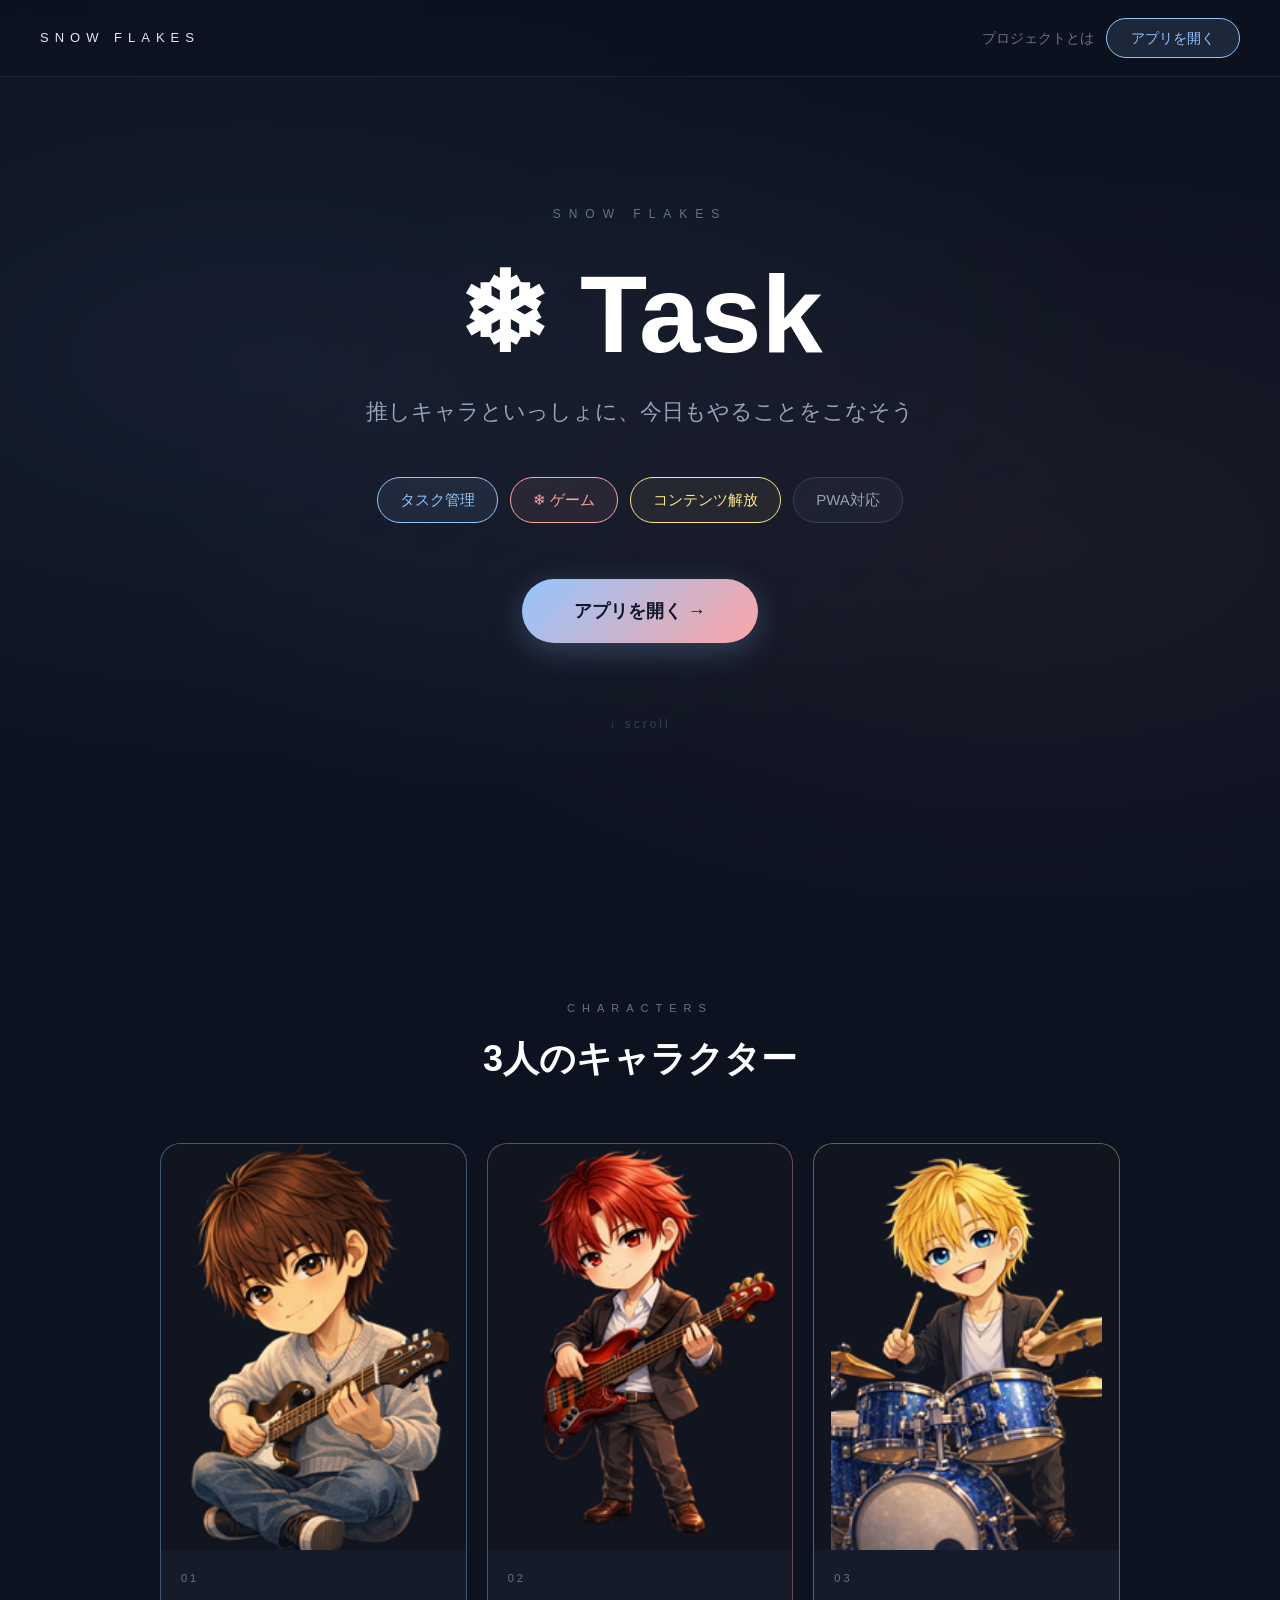
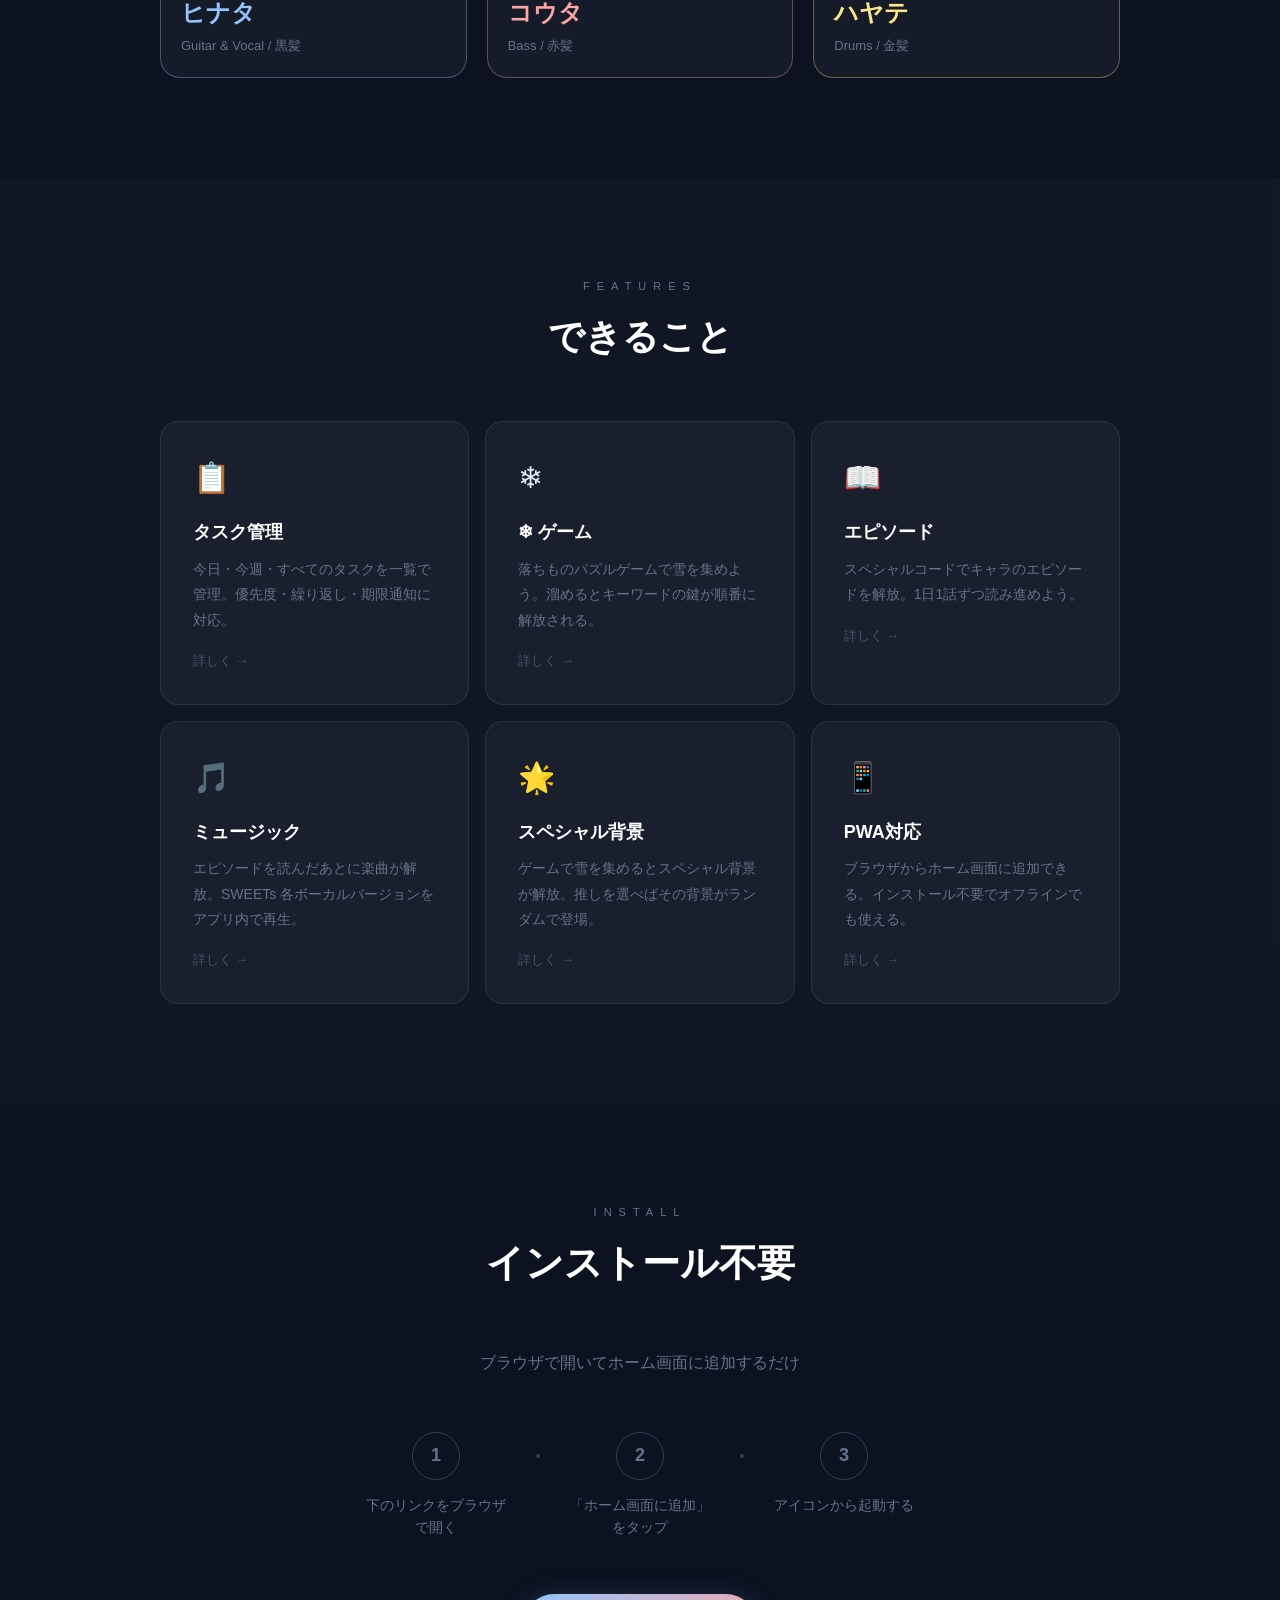
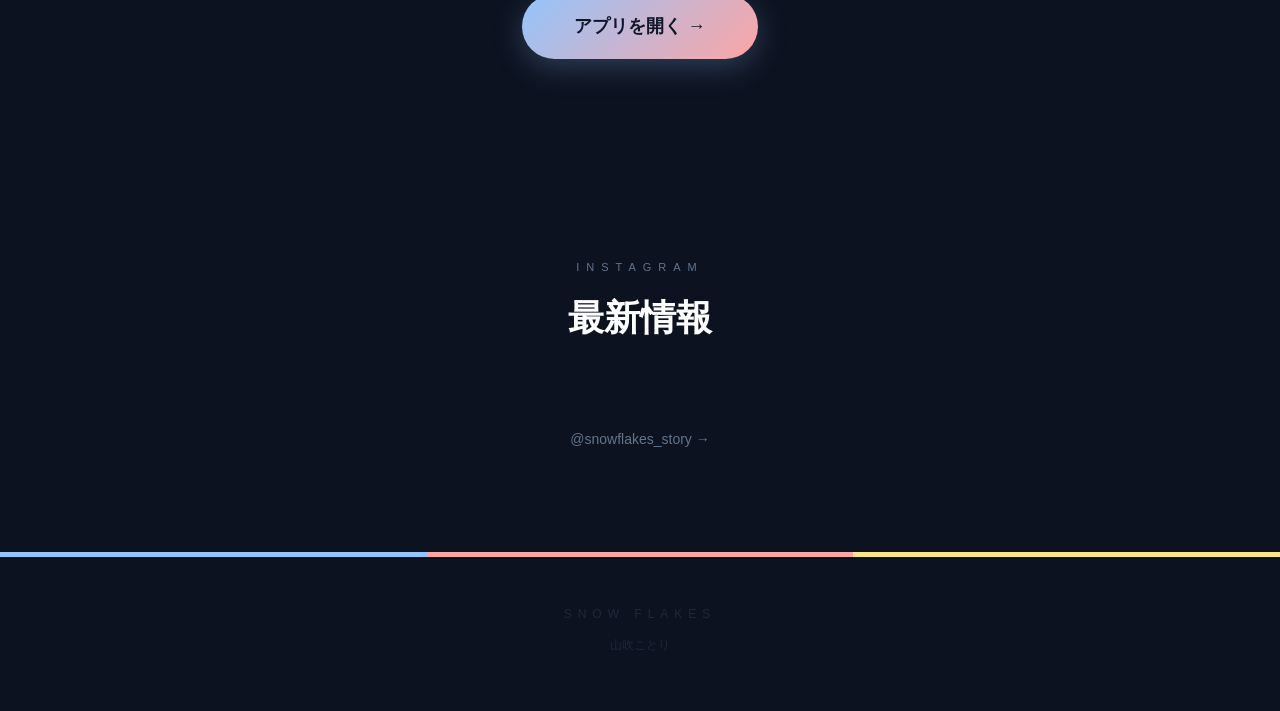
==== promo/index.html @ 246db2b3 "Add Instagram embed section to promo top page Co-Authored-By: Claude Sonnet 4.6 <noreply@anthropic.c" ====
<!DOCTYPE html>
<html lang="ja">
<head>
  <meta charset="UTF-8">
  <meta name="viewport" content="width=device-width, initial-scale=1.0">
  <meta property="og:title" content="Snow flakes Task">
  <meta property="og:description" content="推しキャラといっしょに、今日もやることをこなそう">
  <title>Snow flakes Task | アプリ紹介</title>
  <style>
    *, *::before, *::after { margin: 0; padding: 0; box-sizing: border-box; }
    :root {
      --hinata: #93c5fd;
      --kouta:  #fca5a5;
      --hayate: #fde68a;
      --bg:     #0c1220;
      --bg2:    #111827;
      --text:   #e2e8f0;
      --muted:  #64748b;
      --card:   rgba(255,255,255,0.04);
      --border: rgba(255,255,255,0.08);
    }

    html { scroll-behavior: smooth; }

    body {
      background: var(--bg);
      color: var(--text);
      font-family: 'Hiragino Kaku Gothic ProN', 'Yu Gothic', 'Noto Sans JP', sans-serif;
      overflow-x: hidden;
      line-height: 1.6;
    }

    /* ── Snow canvas ── */
    #snow {
      position: fixed;
      inset: 0;
      pointer-events: none;
      z-index: 0;
      opacity: 0.45;
    }

    /* ── Layout ── */
    section { position: relative; z-index: 1; }

    /* ── Nav ── */
    nav {
      position: fixed;
      top: 0; left: 0; right: 0;
      z-index: 100;
      display: flex;
      align-items: center;
      justify-content: space-between;
      padding: 18px 40px;
      background: rgba(12,18,32,0.8);
      backdrop-filter: blur(12px);
      border-bottom: 1px solid var(--border);
    }
    .nav-brand {
      font-size: 13px;
      letter-spacing: 6px;
      color: var(--muted);
    }
    .nav-cta {
      padding: 8px 24px;
      border-radius: 100px;
      background: rgba(147,197,253,0.12);
      border: 1.5px solid var(--hinata);
      color: var(--hinata);
      font-size: 14px;
      text-decoration: none;
      transition: background 0.2s;
    }
    .nav-cta:hover { background: rgba(147,197,253,0.22); }

    /* ── Hero ── */
    .hero {
      min-height: 100vh;
      display: flex;
      flex-direction: column;
      align-items: center;
      justify-content: center;
      text-align: center;
      padding: 120px 24px 80px;
      background:
        radial-gradient(ellipse at 20% 40%, rgba(147,197,253,0.07) 0%, transparent 60%),
        radial-gradient(ellipse at 80% 60%, rgba(252,165,165,0.06) 0%, transparent 60%);
    }
    .hero-label {
      font-size: 12px;
      letter-spacing: 8px;
      color: var(--muted);
      margin-bottom: 28px;
    }
    .hero-title {
      font-size: clamp(72px, 12vw, 110px);
      font-weight: bold;
      color: white;
      margin-bottom: 20px;
      line-height: 1.1;
    }
    .hero-tagline {
      font-size: clamp(16px, 2.5vw, 22px);
      color: #94a3b8;
      margin-bottom: 48px;
    }
    .hero-pills {
      display: flex;
      flex-wrap: wrap;
      gap: 12px;
      justify-content: center;
      margin-bottom: 56px;
    }
    .pill {
      padding: 10px 22px;
      border-radius: 100px;
      font-size: 15px;
      border: 1.5px solid;
      transition: transform 0.15s;
    }
    .pill:hover { transform: translateY(-2px); }
    a.pill { text-decoration: none; }
    .pill-b { color: var(--hinata); border-color: var(--hinata); background: rgba(147,197,253,0.08); }
    .pill-r { color: var(--kouta);  border-color: var(--kouta);  background: rgba(252,165,165,0.08); }
    .pill-y { color: var(--hayate); border-color: var(--hayate); background: rgba(253,230,138,0.06); }
    .pill-g { color: #94a3b8;       border-color: #334155;       background: rgba(148,163,184,0.05); }

    .cta {
      display: inline-block;
      padding: 18px 52px;
      border-radius: 100px;
      background: linear-gradient(135deg, var(--hinata) 0%, var(--kouta) 100%);
      color: #0f172a;
      font-size: 18px;
      font-weight: bold;
      text-decoration: none;
      transition: opacity 0.2s, transform 0.2s;
      box-shadow: 0 8px 30px rgba(147,197,253,0.25);
    }
    .cta:hover { opacity: 0.88; transform: translateY(-2px); }

    .scroll-hint {
      margin-top: 72px;
      font-size: 12px;
      color: #334155;
      letter-spacing: 3px;
      animation: bounce 2s infinite;
    }
    @keyframes bounce {
      0%,100% { transform: translateY(0); }
      50% { transform: translateY(6px); }
    }

    /* ── Section header ── */
    .sec-head {
      text-align: center;
      margin-bottom: 56px;
    }
    .sec-label {
      display: block;
      font-size: 11px;
      letter-spacing: 7px;
      color: var(--muted);
      margin-bottom: 12px;
    }
    .sec-title {
      font-size: clamp(26px, 4vw, 36px);
      font-weight: bold;
      color: white;
    }

    /* ── Characters ── */
    .characters {
      padding: 100px 24px;
    }
    .char-grid {
      display: grid;
      grid-template-columns: repeat(3, 1fr);
      gap: 20px;
      max-width: 960px;
      margin: 0 auto;
    }
    .char-card {
      border-radius: 20px;
      overflow: hidden;
      border: 1.5px solid rgba(255,255,255,0.08);
      background: var(--card);
      transition: transform 0.25s, box-shadow 0.25s;
      cursor: default;
    }
    .char-card:hover { transform: translateY(-6px); }
    .char-card.h { border-color: rgba(147,197,253,0.35); }
    .char-card.k { border-color: rgba(252,165,165,0.35); }
    .char-card.y { border-color: rgba(253,230,138,0.35); }
    .char-card.h:hover { box-shadow: 0 16px 40px rgba(147,197,253,0.15); }
    .char-card.k:hover { box-shadow: 0 16px 40px rgba(252,165,165,0.15); }
    .char-card.y:hover { box-shadow: 0 16px 40px rgba(253,230,138,0.12); }
    .char-img {
      width: 100%;
      aspect-ratio: 3 / 4;
      object-fit: contain;
      object-position: center;
      display: block;
      background: rgba(0,0,0,0.2);
    }
    .char-info { padding: 20px; }
    .char-num  { font-size: 11px; letter-spacing: 3px; color: var(--muted); margin-bottom: 6px; }
    .char-name { font-size: 24px; font-weight: bold; margin-bottom: 4px; }
    .char-role { font-size: 13px; color: var(--muted); }

    /* ── Features ── */
    .features {
      padding: 100px 24px;
      background: rgba(255,255,255,0.02);
    }
    .feature-grid {
      display: grid;
      grid-template-columns: repeat(auto-fit, minmax(280px, 1fr));
      gap: 16px;
      max-width: 960px;
      margin: 0 auto;
    }
    a.feature-card {
      display: block; text-decoration: none; color: inherit;
      padding: 32px;
      border-radius: 18px;
      background: var(--card);
      border: 1px solid var(--border);
      transition: transform 0.2s, border-color 0.2s, box-shadow 0.2s;
      cursor: pointer;
    }
    a.feature-card:hover { transform: translateY(-4px); border-color: rgba(255,255,255,0.2); box-shadow: 0 12px 32px rgba(0,0,0,0.3); }
    .feature-icon { font-size: 30px; margin-bottom: 16px; }
    .feature-name { font-size: 18px; font-weight: bold; color: white; margin-bottom: 10px; }
    .feature-desc { font-size: 14px; color: var(--muted); line-height: 1.8; margin-bottom: 18px; }
    .feature-more { font-size: 13px; color: #475569; }
    a.feature-card:hover .feature-more { color: var(--text); }

    /* ── Install ── */
    .install {
      padding: 100px 24px;
      text-align: center;
    }
    .install-title { font-size: clamp(26px, 4vw, 38px); font-weight: bold; color: white; margin-bottom: 12px; }
    .install-sub   { font-size: 16px; color: var(--muted); margin-bottom: 56px; }
    .steps {
      display: flex;
      justify-content: center;
      gap: 0;
      flex-wrap: wrap;
      margin-bottom: 56px;
      max-width: 700px;
      margin-left: auto;
      margin-right: auto;
    }
    .step {
      display: flex;
      flex-direction: column;
      align-items: center;
      gap: 14px;
      padding: 0 32px;
      position: relative;
    }
    .step:not(:last-child)::after {
      content: '';
      position: absolute;
      right: -2px;
      top: 22px;
      width: 4px; height: 4px;
      border-radius: 50%;
      background: #334155;
    }
    .step-num {
      width: 48px; height: 48px;
      border-radius: 50%;
      border: 1.5px solid #334155;
      display: flex; align-items: center; justify-content: center;
      font-size: 18px; font-weight: bold; color: #64748b;
    }
    .step-text { font-size: 14px; color: var(--muted); line-height: 1.6; max-width: 140px; }

    /* ── Color bar ── */
    .color-bar { height: 5px; display: flex; }
    .color-bar span { flex: 1; }
    .color-bar .cb1 { background: var(--hinata); }
    .color-bar .cb2 { background: var(--kouta); }
    .color-bar .cb3 { background: var(--hayate); }

    /* ── Instagram ── */
    .instagram {
      padding: 100px 24px;
      text-align: center;
    }
    .instagram-wrap {
      display: flex;
      justify-content: center;
      margin-top: 40px;
    }
    .instagram-wrap blockquote {
      margin: 0 auto;
    }

    /* ── Footer ── */
    footer {
      padding: 48px 24px 56px;
      text-align: center;
    }
    .footer-brand { font-size: 12px; letter-spacing: 6px; color: #1e293b; margin-bottom: 12px; }
    .footer-copy  { font-size: 12px; color: #1e293b; }

    /* ── Mobile ── */
    @media (max-width: 680px) {
      nav { padding: 14px 20px; }
      .char-grid { grid-template-columns: 1fr; max-width: 300px; margin: 0 auto; }
      .step { padding: 0 16px; }
    }
  </style>
</head>
<body>

<canvas id="snow"></canvas>

<!-- Nav -->
<nav>
  <a class="nav-brand" href="snowflakes.html" style="text-decoration:none;color:inherit;">SNOW FLAKES</a>
  <div style="display:flex;gap:12px;align-items:center;">
    <a href="snowflakes.html" style="font-size:14px;color:var(--muted);text-decoration:none;transition:color 0.2s;" onmouseover="this.style.color='#e2e8f0'" onmouseout="this.style.color='#64748b'">プロジェクトとは</a>
    <a class="nav-cta" href="https://sunnyplace25.github.io/taskpwa/" target="_blank">アプリを開く</a>
  </div>
</nav>

<!-- Hero -->
<section class="hero">
  <p class="hero-label">SNOW FLAKES</p>
  <h1 class="hero-title">❄ Task</h1>
  <p class="hero-tagline">推しキャラといっしょに、今日もやることをこなそう</p>
  <div class="hero-pills">
    <a class="pill pill-b" href="feature_tasks.html">タスク管理</a>
    <a class="pill pill-r" href="feature_game.html">❄ ゲーム</a>
    <a class="pill pill-y" href="feature_content.html">コンテンツ解放</a>
    <a class="pill pill-g" href="feature_pwa.html">PWA対応</a>
  </div>
  <a class="cta" href="https://sunnyplace25.github.io/taskpwa/" target="_blank">アプリを開く &rarr;</a>
  <p class="scroll-hint">↓ scroll</p>
</section>

<!-- Characters -->
<section class="characters">
  <div class="sec-head">
    <span class="sec-label">CHARACTERS</span>
    <h2 class="sec-title">3人のキャラクター</h2>
  </div>
  <div class="char-grid">
    <div class="char-card h">
      <img class="char-img" src="../chara_hinata.png" alt="ヒナタ">
      <div class="char-info">
        <p class="char-num">01</p>
        <p class="char-name" style="color:var(--hinata)">ヒナタ</p>
        <p class="char-role">Guitar &amp; Vocal / 黒髪</p>
      </div>
    </div>
    <div class="char-card k">
      <img class="char-img" src="../chara_kouta.png" alt="コウタ">
      <div class="char-info">
        <p class="char-num">02</p>
        <p class="char-name" style="color:var(--kouta)">コウタ</p>
        <p class="char-role">Bass / 赤髪</p>
      </div>
    </div>
    <div class="char-card y">
      <img class="char-img" src="../chara_hayate.png" alt="ハヤテ">
      <div class="char-info">
        <p class="char-num">03</p>
        <p class="char-name" style="color:var(--hayate)">ハヤテ</p>
        <p class="char-role">Drums / 金髪</p>
      </div>
    </div>
  </div>
</section>

<!-- Features -->
<section class="features">
  <div class="sec-head">
    <span class="sec-label">FEATURES</span>
    <h2 class="sec-title">できること</h2>
  </div>
  <div class="feature-grid">
    <a class="feature-card" href="feature_tasks.html">
      <div class="feature-icon">📋</div>
      <p class="feature-name">タスク管理</p>
      <p class="feature-desc">今日・今週・すべてのタスクを一覧で管理。優先度・繰り返し・期限通知に対応。</p>
      <p class="feature-more">詳しく →</p>
    </a>
    <a class="feature-card" href="feature_game.html">
      <div class="feature-icon">❄</div>
      <p class="feature-name">❄ ゲーム</p>
      <p class="feature-desc">落ちものパズルゲームで雪を集めよう。溜めるとキーワードの鍵が順番に解放される。</p>
      <p class="feature-more">詳しく →</p>
    </a>
    <a class="feature-card" href="feature_content.html">
      <div class="feature-icon">📖</div>
      <p class="feature-name">エピソード</p>
      <p class="feature-desc">スペシャルコードでキャラのエピソードを解放。1日1話ずつ読み進めよう。</p>
      <p class="feature-more">詳しく →</p>
    </a>
    <a class="feature-card" href="feature_content.html">
      <div class="feature-icon">🎵</div>
      <p class="feature-name">ミュージック</p>
      <p class="feature-desc">エピソードを読んだあとに楽曲が解放。SWEETs 各ボーカルバージョンをアプリ内で再生。</p>
      <p class="feature-more">詳しく →</p>
    </a>
    <a class="feature-card" href="feature_content.html">
      <div class="feature-icon">🌟</div>
      <p class="feature-name">スペシャル背景</p>
      <p class="feature-desc">ゲームで雪を集めるとスペシャル背景が解放。推しを選べばその背景がランダムで登場。</p>
      <p class="feature-more">詳しく →</p>
    </a>
    <a class="feature-card" href="feature_pwa.html">
      <div class="feature-icon">📱</div>
      <p class="feature-name">PWA対応</p>
      <p class="feature-desc">ブラウザからホーム画面に追加できる。インストール不要でオフラインでも使える。</p>
      <p class="feature-more">詳しく →</p>
    </a>
  </div>
</section>

<!-- Install -->
<section class="install">
  <div class="sec-head">
    <span class="sec-label">INSTALL</span>
    <h2 class="install-title">インストール不要</h2>
  </div>
  <p class="install-sub">ブラウザで開いてホーム画面に追加するだけ</p>
  <div class="steps">
    <div class="step">
      <div class="step-num">1</div>
      <p class="step-text">下のリンクをブラウザで開く</p>
    </div>
    <div class="step">
      <div class="step-num">2</div>
      <p class="step-text">「ホーム画面に追加」をタップ</p>
    </div>
    <div class="step">
      <div class="step-num">3</div>
      <p class="step-text">アイコンから起動する</p>
    </div>
  </div>
  <a class="cta" href="https://sunnyplace25.github.io/taskpwa/" target="_blank">アプリを開く &rarr;</a>
</section>

<!-- Instagram -->
<section class="instagram">
  <div class="sec-head">
    <span class="sec-label">INSTAGRAM</span>
    <h2 class="sec-title">最新情報</h2>
  </div>
  <div class="instagram-wrap">
    <blockquote class="instagram-media"
      data-instgrm-permalink="https://www.instagram.com/p/DWrd5KACVRZ/"
      data-instgrm-version="14"
      style="background:#fff;border:0;border-radius:3px;box-shadow:0 0 1px 0 rgba(0,0,0,0.5),0 1px 10px 0 rgba(0,0,0,0.15);max-width:540px;width:calc(100% - 2px);">
    </blockquote>
  </div>
  <p style="margin-top:24px;">
    <a href="https://www.instagram.com/snowflakes_story" target="_blank"
       style="font-size:14px;color:var(--muted);text-decoration:none;transition:color 0.2s;"
       onmouseover="this.style.color='#e2e8f0'" onmouseout="this.style.color='#64748b'">
      @snowflakes_story →
    </a>
  </p>
</section>
<script async src="//www.instagram.com/embed.js"></script>

<!-- Footer -->
<div class="color-bar">
  <span class="cb1"></span>
  <span class="cb2"></span>
  <span class="cb3"></span>
</div>
<footer>
  <p class="footer-brand">SNOW FLAKES</p>
  <p class="footer-copy">山吹ことり</p>
</footer>

<script>
  // ── Snow ──
  const canvas = document.getElementById('snow');
  const ctx = canvas.getContext('2d');
  let flakes = [];

  function resize() {
    canvas.width  = window.innerWidth;
    canvas.height = window.innerHeight;
  }
  window.addEventListener('resize', resize);
  resize();

  for (let i = 0; i < 70; i++) {
    flakes.push({
      x:     Math.random() * canvas.width,
      y:     Math.random() * canvas.height,
      r:     Math.random() * 1.8 + 0.4,
      speed: Math.random() * 0.5 + 0.15,
      drift: (Math.random() - 0.5) * 0.25,
    });
  }

  function draw() {
    ctx.clearRect(0, 0, canvas.width, canvas.height);
    ctx.fillStyle = '#fff';
    for (const f of flakes) {
      ctx.beginPath();
      ctx.arc(f.x, f.y, f.r, 0, Math.PI * 2);
      ctx.fill();
      f.y += f.speed;
      f.x += f.drift;
      if (f.y > canvas.height + 4) { f.y = -4; f.x = Math.random() * canvas.width; }
      if (f.x < -4) f.x = canvas.width + 4;
      if (f.x > canvas.width + 4) f.x = -4;
    }
    requestAnimationFrame(draw);
  }
  draw();
</script>

</body>
</html>
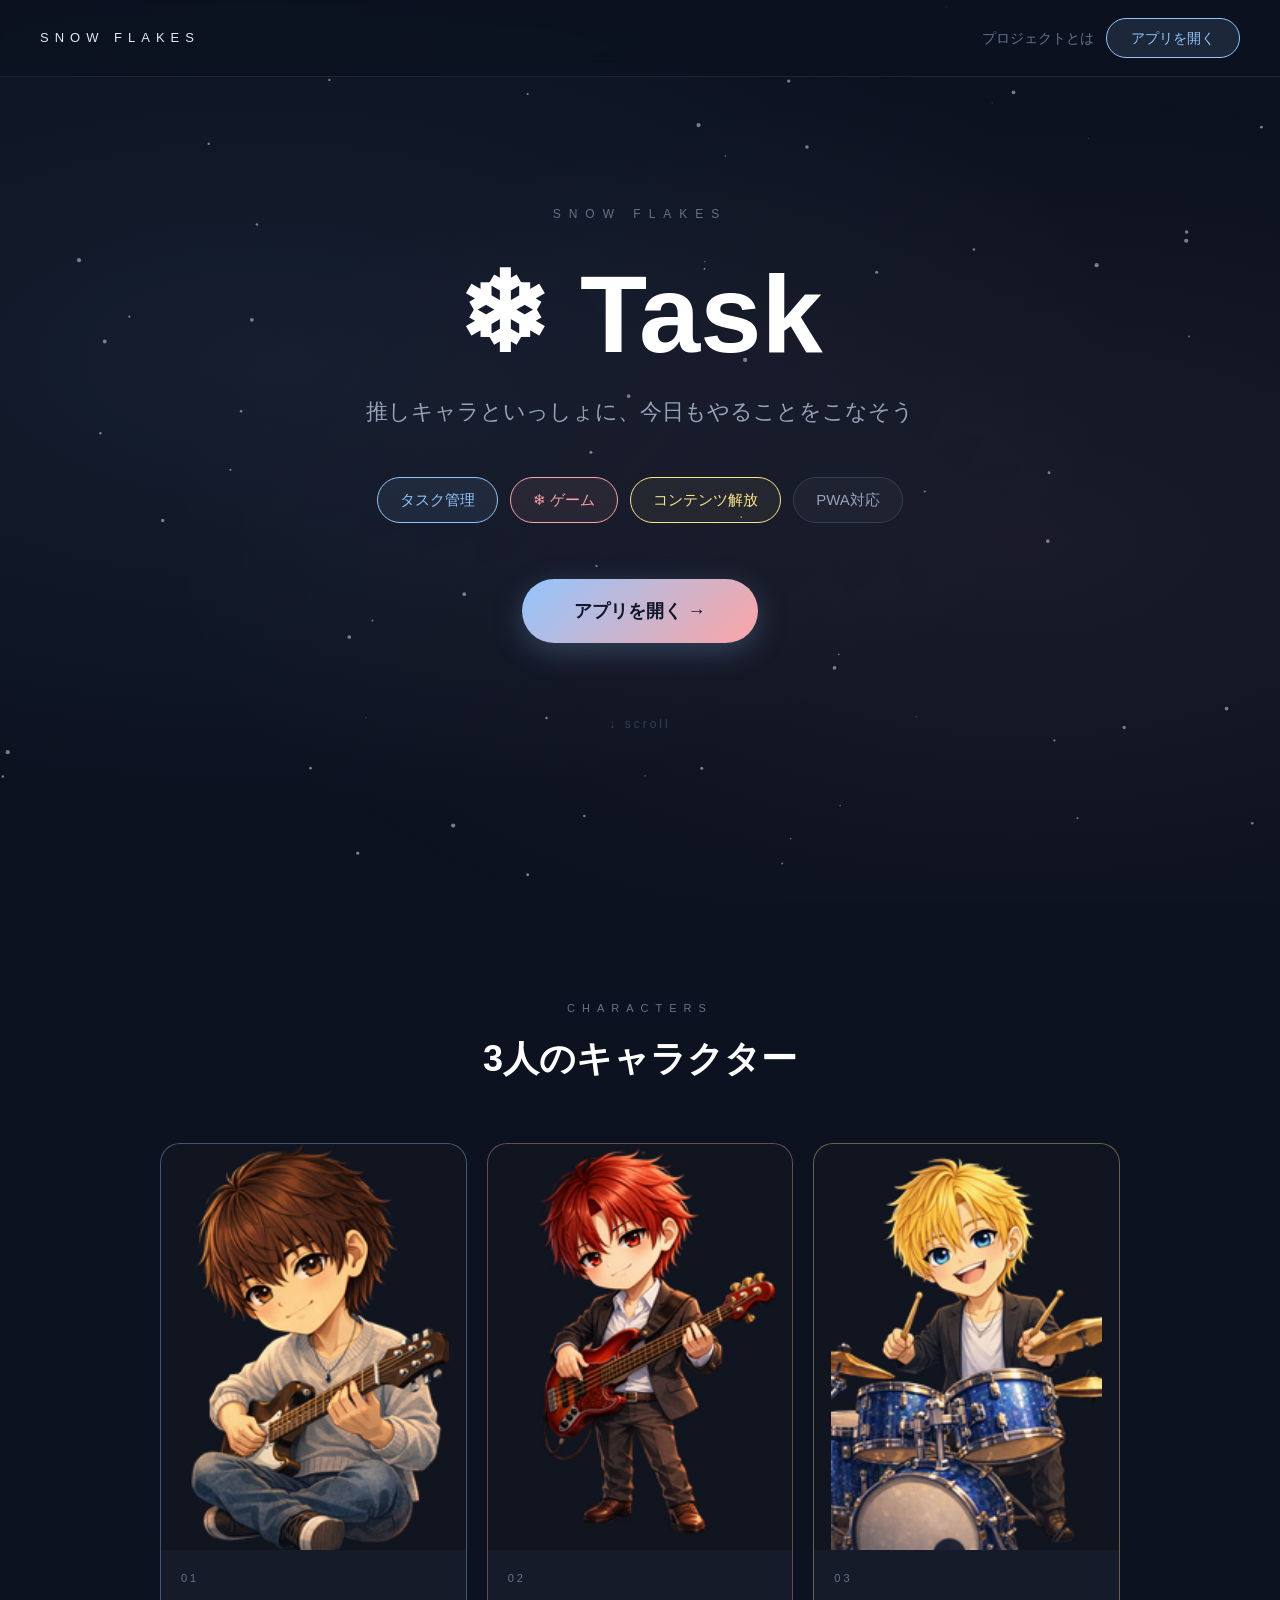
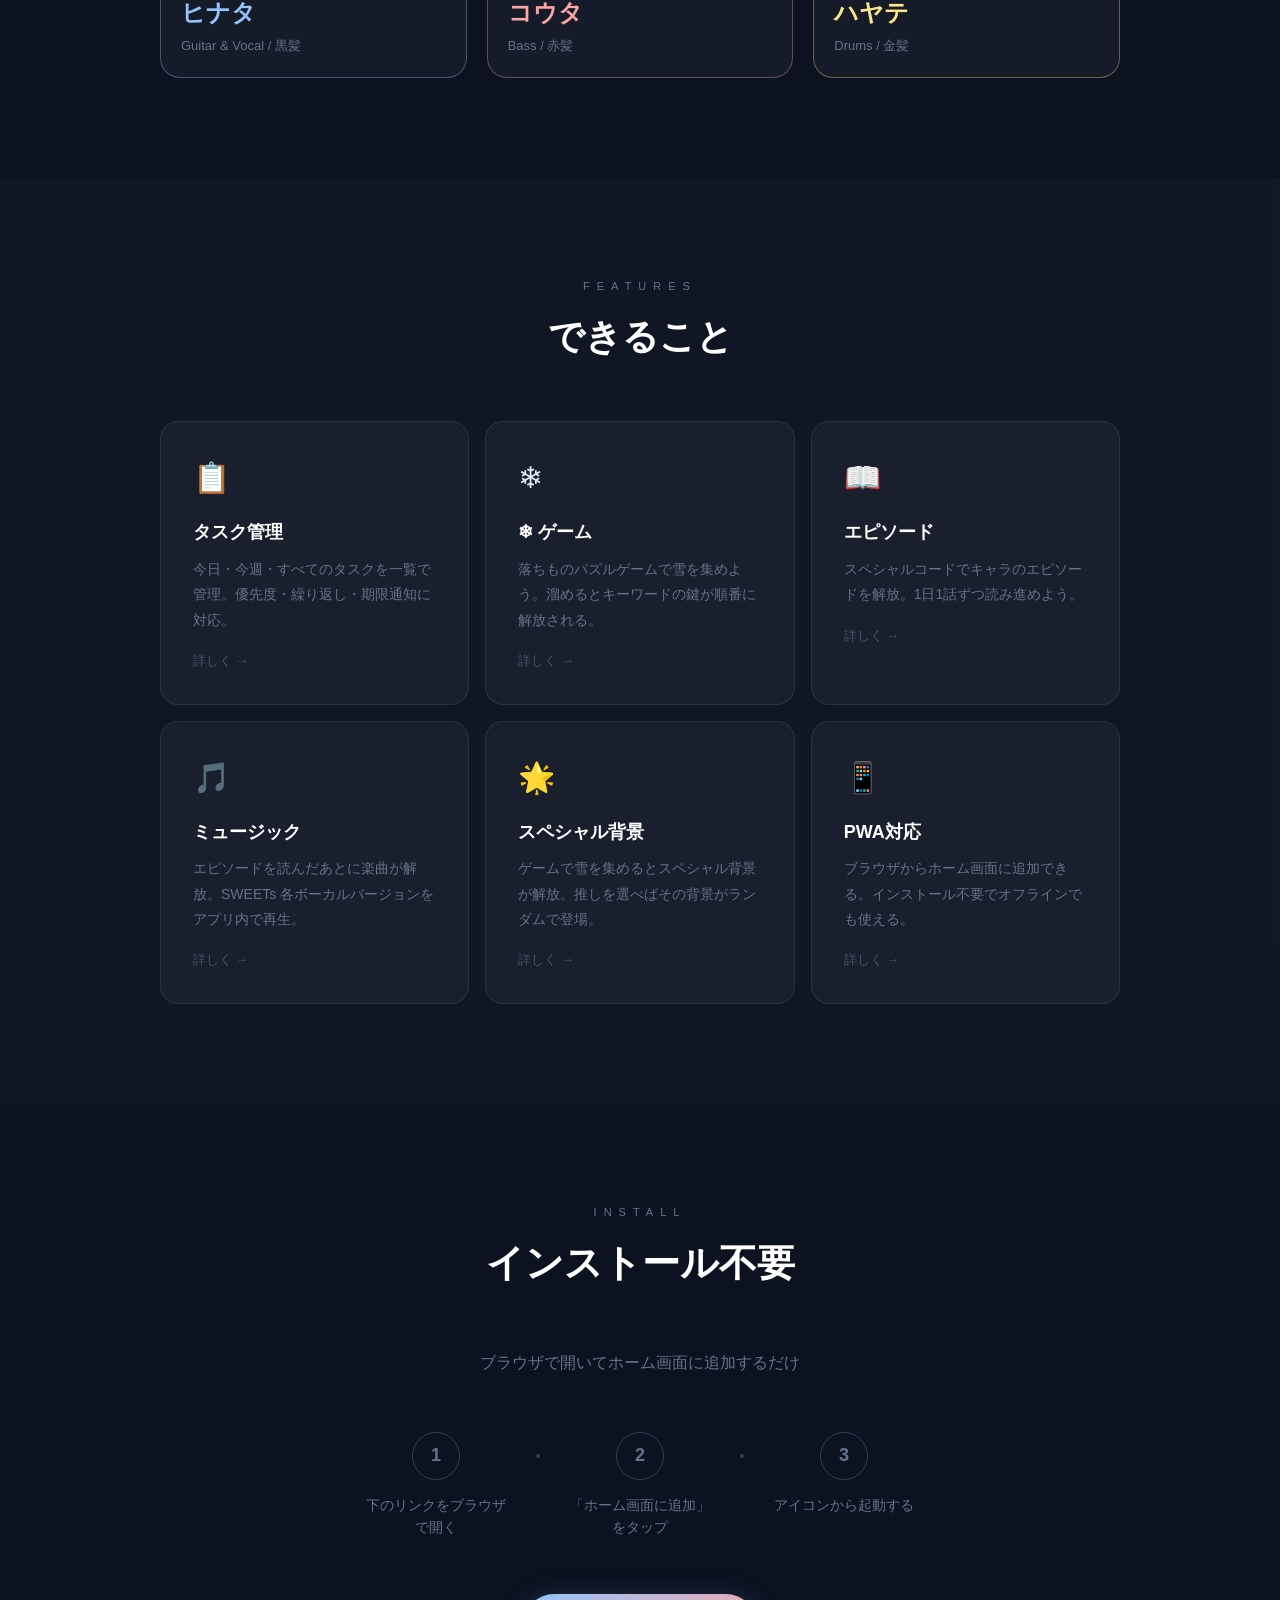
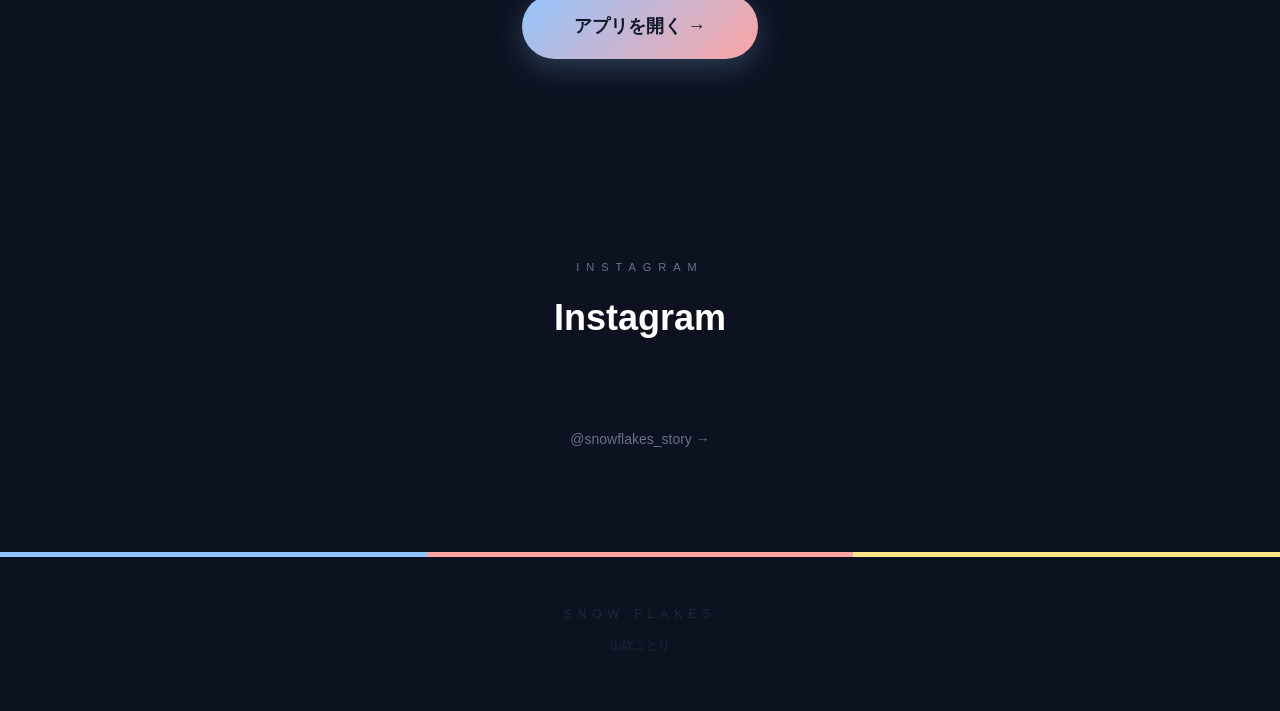
==== commit a8f62dd2: "Fix: rename Instagram section title Co-Authored-By: Claude Sonnet 4.6 <noreply@anthropic.com>" ====
--- a/promo/index.html
+++ b/promo/index.html
@@ -451,7 +451,7 @@
 <section class="instagram">
   <div class="sec-head">
     <span class="sec-label">INSTAGRAM</span>
-    <h2 class="sec-title">最新情報</h2>
+    <h2 class="sec-title">Instagram</h2>
   </div>
   <div class="instagram-wrap">
     <blockquote class="instagram-media"
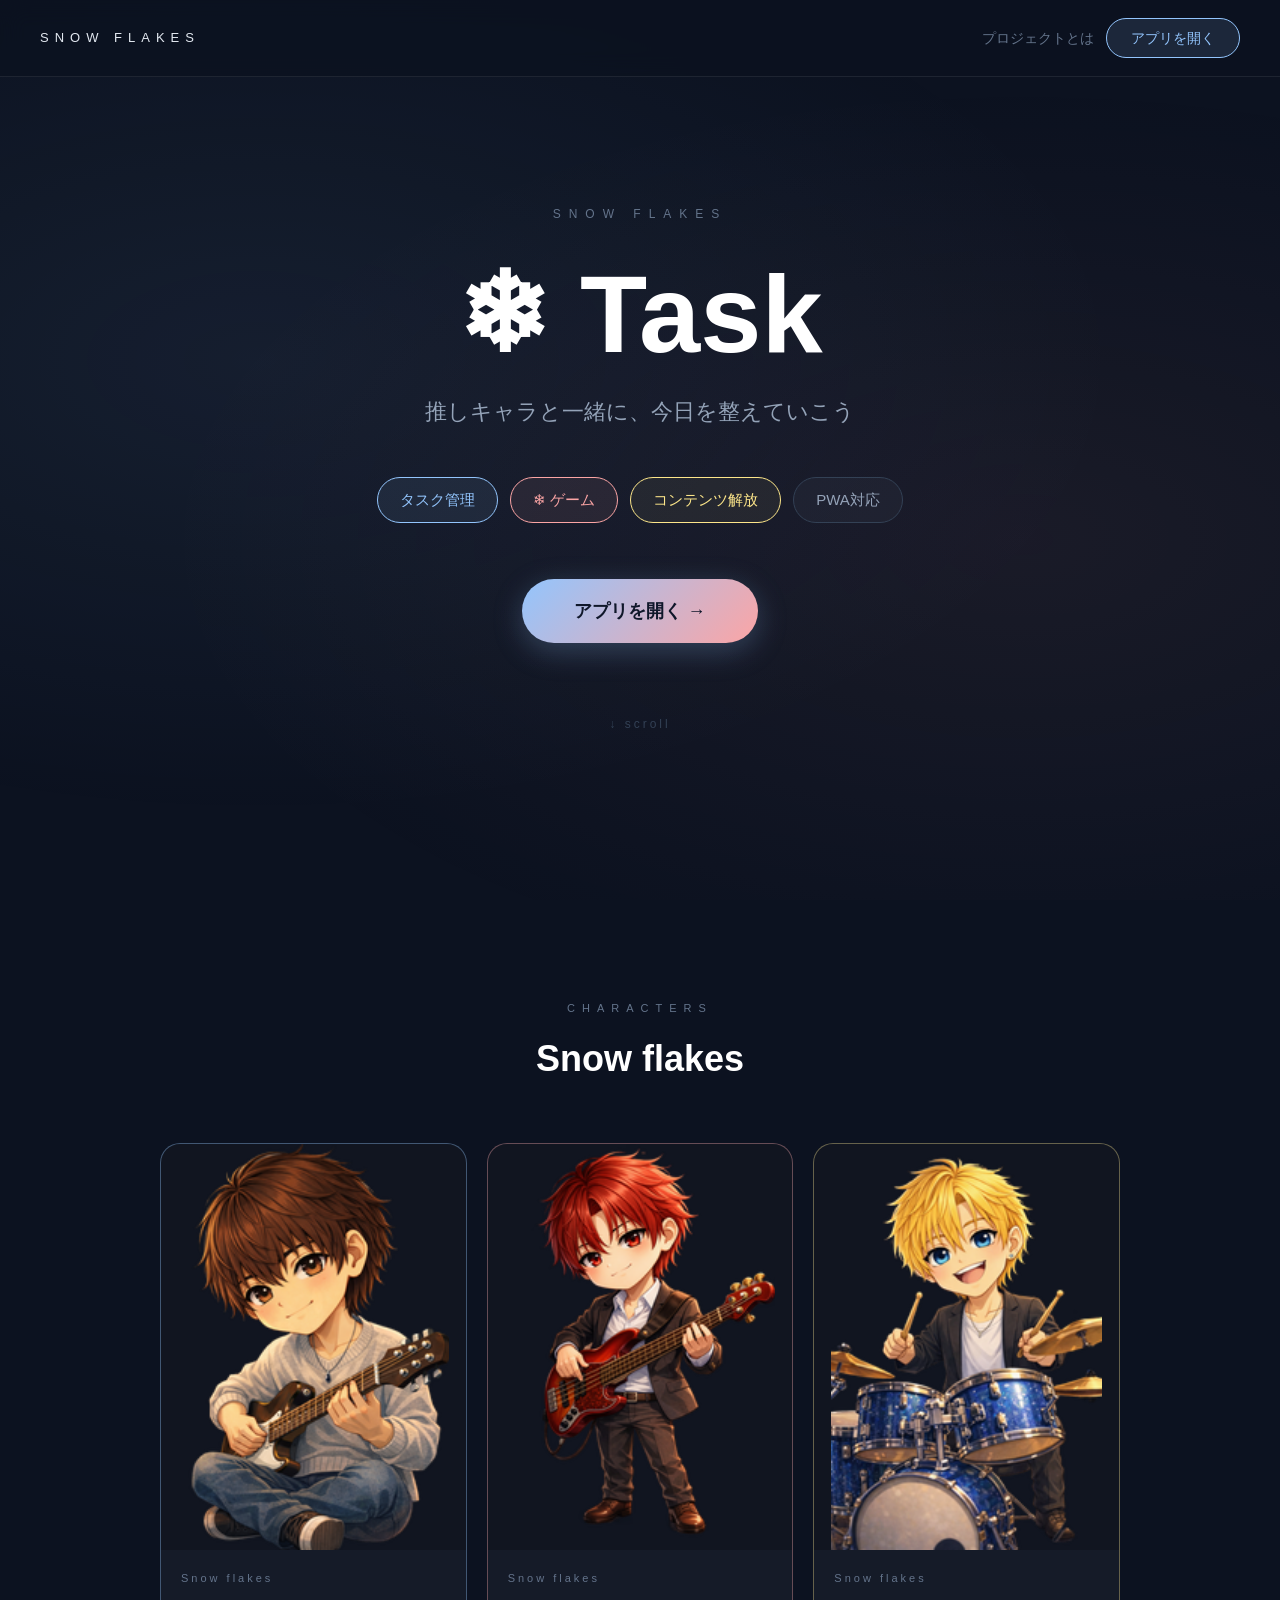
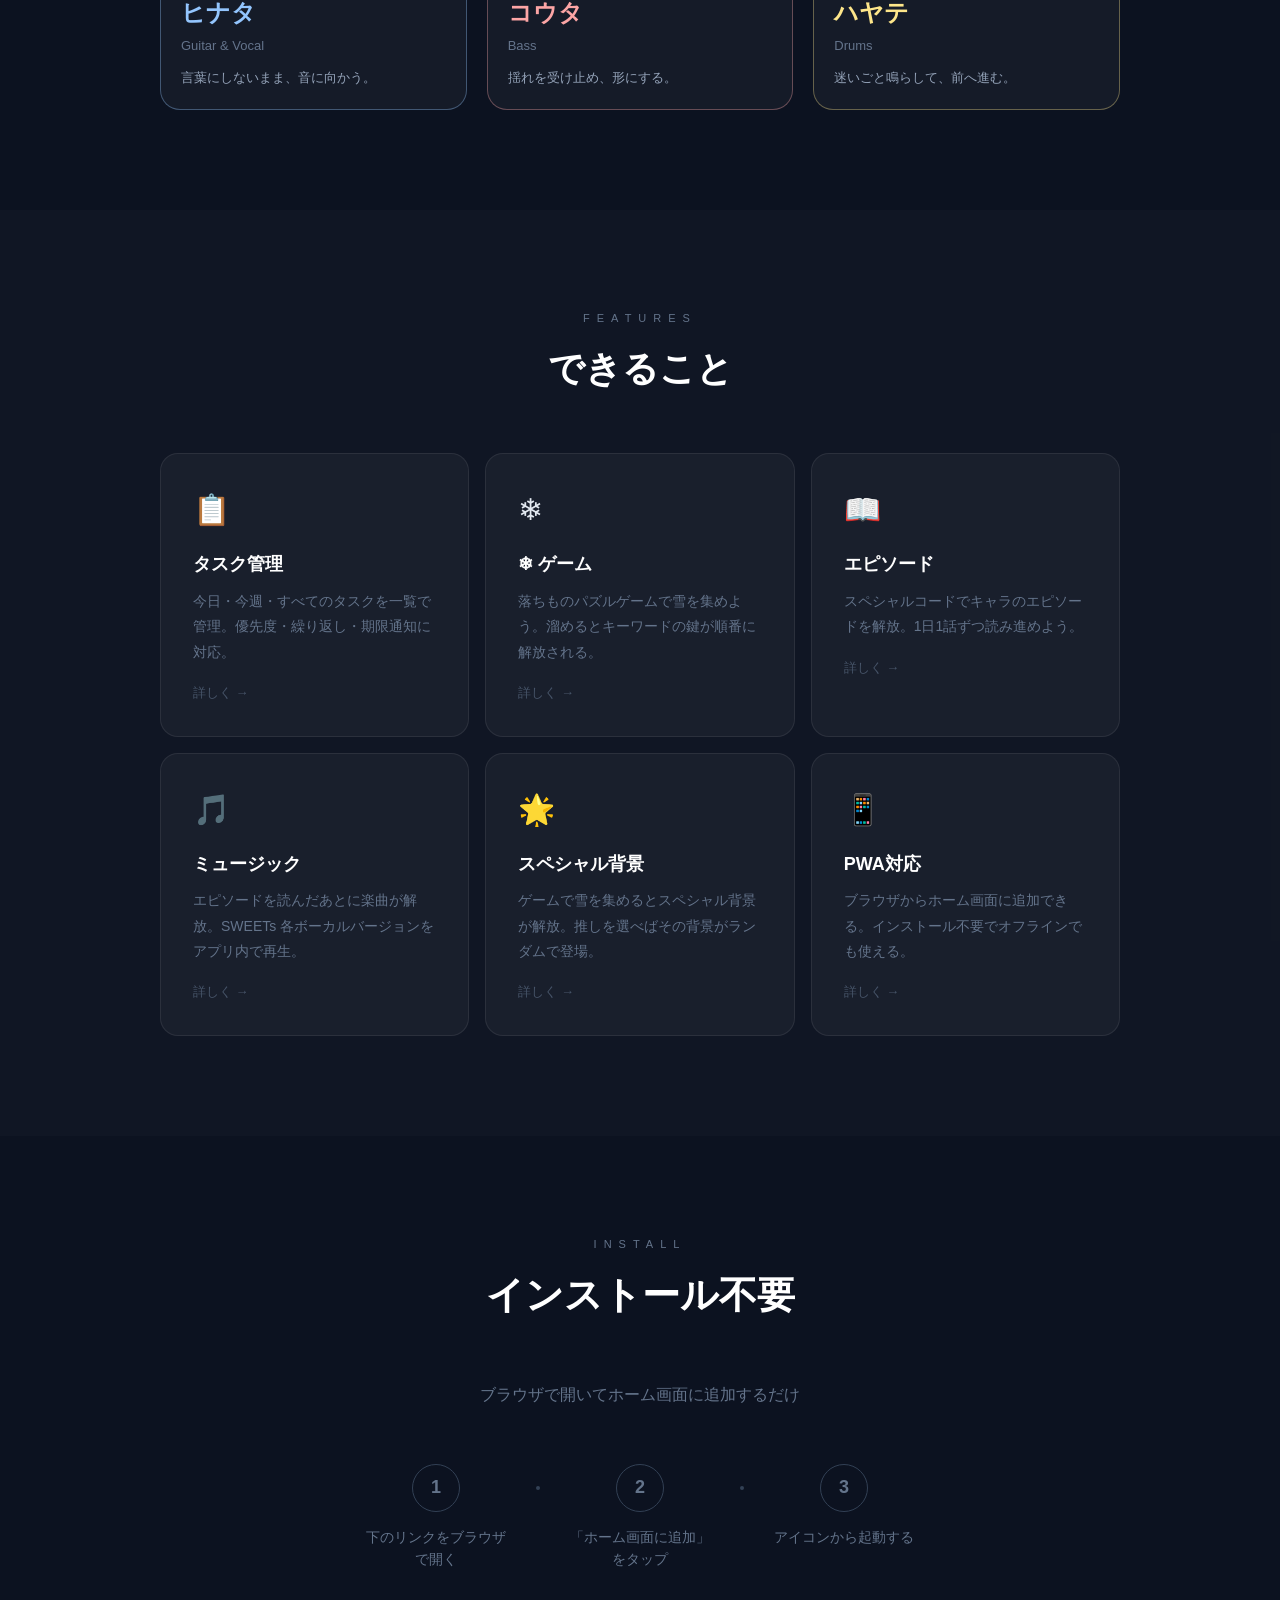
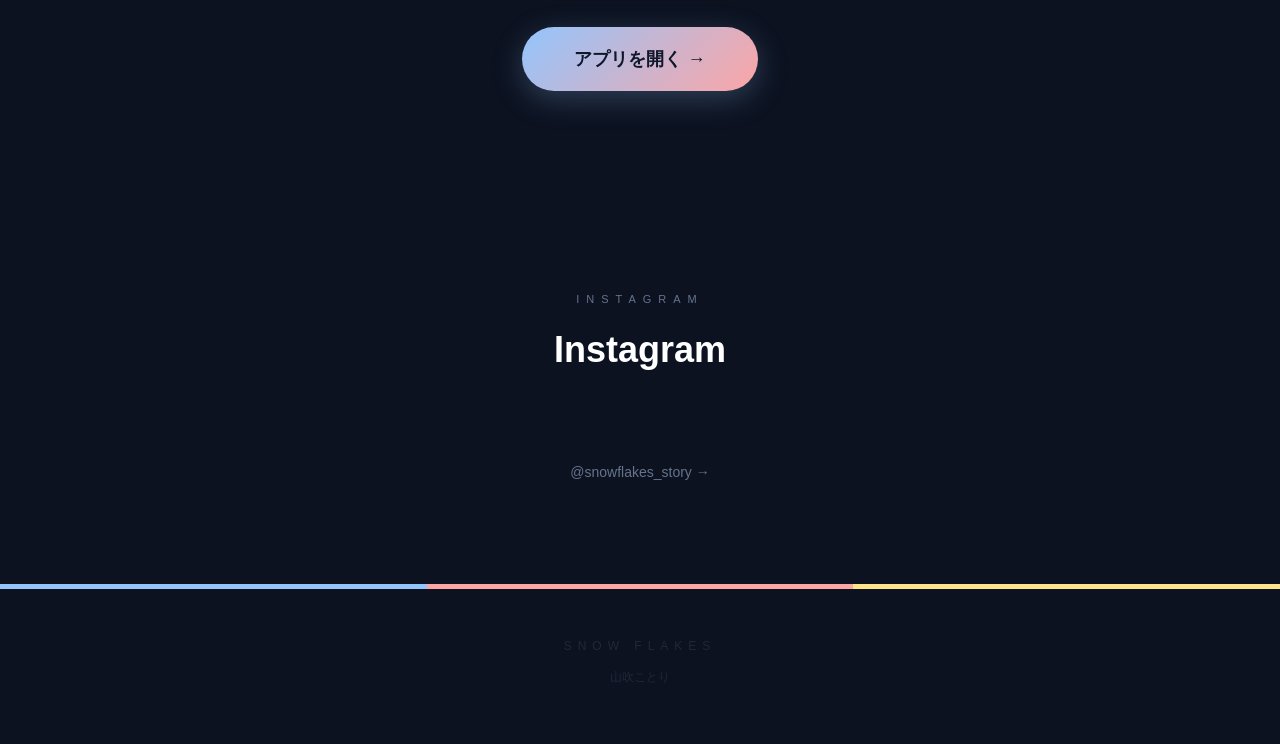
==== commit e0725154: "キャラ紹介をSnow flakes作品ページと統一・キャッチコピー更新" ====
--- a/promo/index.html
+++ b/promo/index.html
@@ -4,7 +4,7 @@
   <meta charset="UTF-8">
   <meta name="viewport" content="width=device-width, initial-scale=1.0">
   <meta property="og:title" content="Snow flakes Task">
-  <meta property="og:description" content="推しキャラといっしょに、今日もやることをこなそう">
+  <meta property="og:description" content="推しキャラと一緒に、今日を整えていこう">
   <title>Snow flakes Task | アプリ紹介</title>
   <style>
     *, *::before, *::after { margin: 0; padding: 0; box-sizing: border-box; }
@@ -205,7 +205,8 @@
     .char-info { padding: 20px; }
     .char-num  { font-size: 11px; letter-spacing: 3px; color: var(--muted); margin-bottom: 6px; }
     .char-name { font-size: 24px; font-weight: bold; margin-bottom: 4px; }
-    .char-role { font-size: 13px; color: var(--muted); }
+    .char-role { font-size: 13px; color: var(--muted); margin-bottom: 10px; }
+    .char-desc { font-size: 13px; color: #94a3b8; line-height: 1.7; }
 
     /* ── Features ── */
     .features {
@@ -332,7 +333,7 @@
 <section class="hero">
   <p class="hero-label">SNOW FLAKES</p>
   <h1 class="hero-title">❄ Task</h1>
-  <p class="hero-tagline">推しキャラといっしょに、今日もやることをこなそう</p>
+  <p class="hero-tagline">推しキャラと一緒に、今日を整えていこう</p>
   <div class="hero-pills">
     <a class="pill pill-b" href="feature_tasks.html">タスク管理</a>
     <a class="pill pill-r" href="feature_game.html">❄ ゲーム</a>
@@ -347,31 +348,34 @@
 <section class="characters">
   <div class="sec-head">
     <span class="sec-label">CHARACTERS</span>
-    <h2 class="sec-title">3人のキャラクター</h2>
+    <h2 class="sec-title">Snow flakes</h2>
   </div>
   <div class="char-grid">
     <div class="char-card h">
       <img class="char-img" src="../chara_hinata.png" alt="ヒナタ">
       <div class="char-info">
-        <p class="char-num">01</p>
+        <p class="char-num">Snow flakes</p>
         <p class="char-name" style="color:var(--hinata)">ヒナタ</p>
-        <p class="char-role">Guitar &amp; Vocal / 黒髪</p>
+        <p class="char-role">Guitar &amp; Vocal</p>
+        <p class="char-desc">言葉にしないまま、音に向かう。</p>
       </div>
     </div>
     <div class="char-card k">
       <img class="char-img" src="../chara_kouta.png" alt="コウタ">
       <div class="char-info">
-        <p class="char-num">02</p>
+        <p class="char-num">Snow flakes</p>
         <p class="char-name" style="color:var(--kouta)">コウタ</p>
-        <p class="char-role">Bass / 赤髪</p>
+        <p class="char-role">Bass</p>
+        <p class="char-desc">揺れを受け止め、形にする。</p>
       </div>
     </div>
     <div class="char-card y">
       <img class="char-img" src="../chara_hayate.png" alt="ハヤテ">
       <div class="char-info">
-        <p class="char-num">03</p>
+        <p class="char-num">Snow flakes</p>
         <p class="char-name" style="color:var(--hayate)">ハヤテ</p>
-        <p class="char-role">Drums / 金髪</p>
+        <p class="char-role">Drums</p>
+        <p class="char-desc">迷いごと鳴らして、前へ進む。</p>
       </div>
     </div>
   </div>
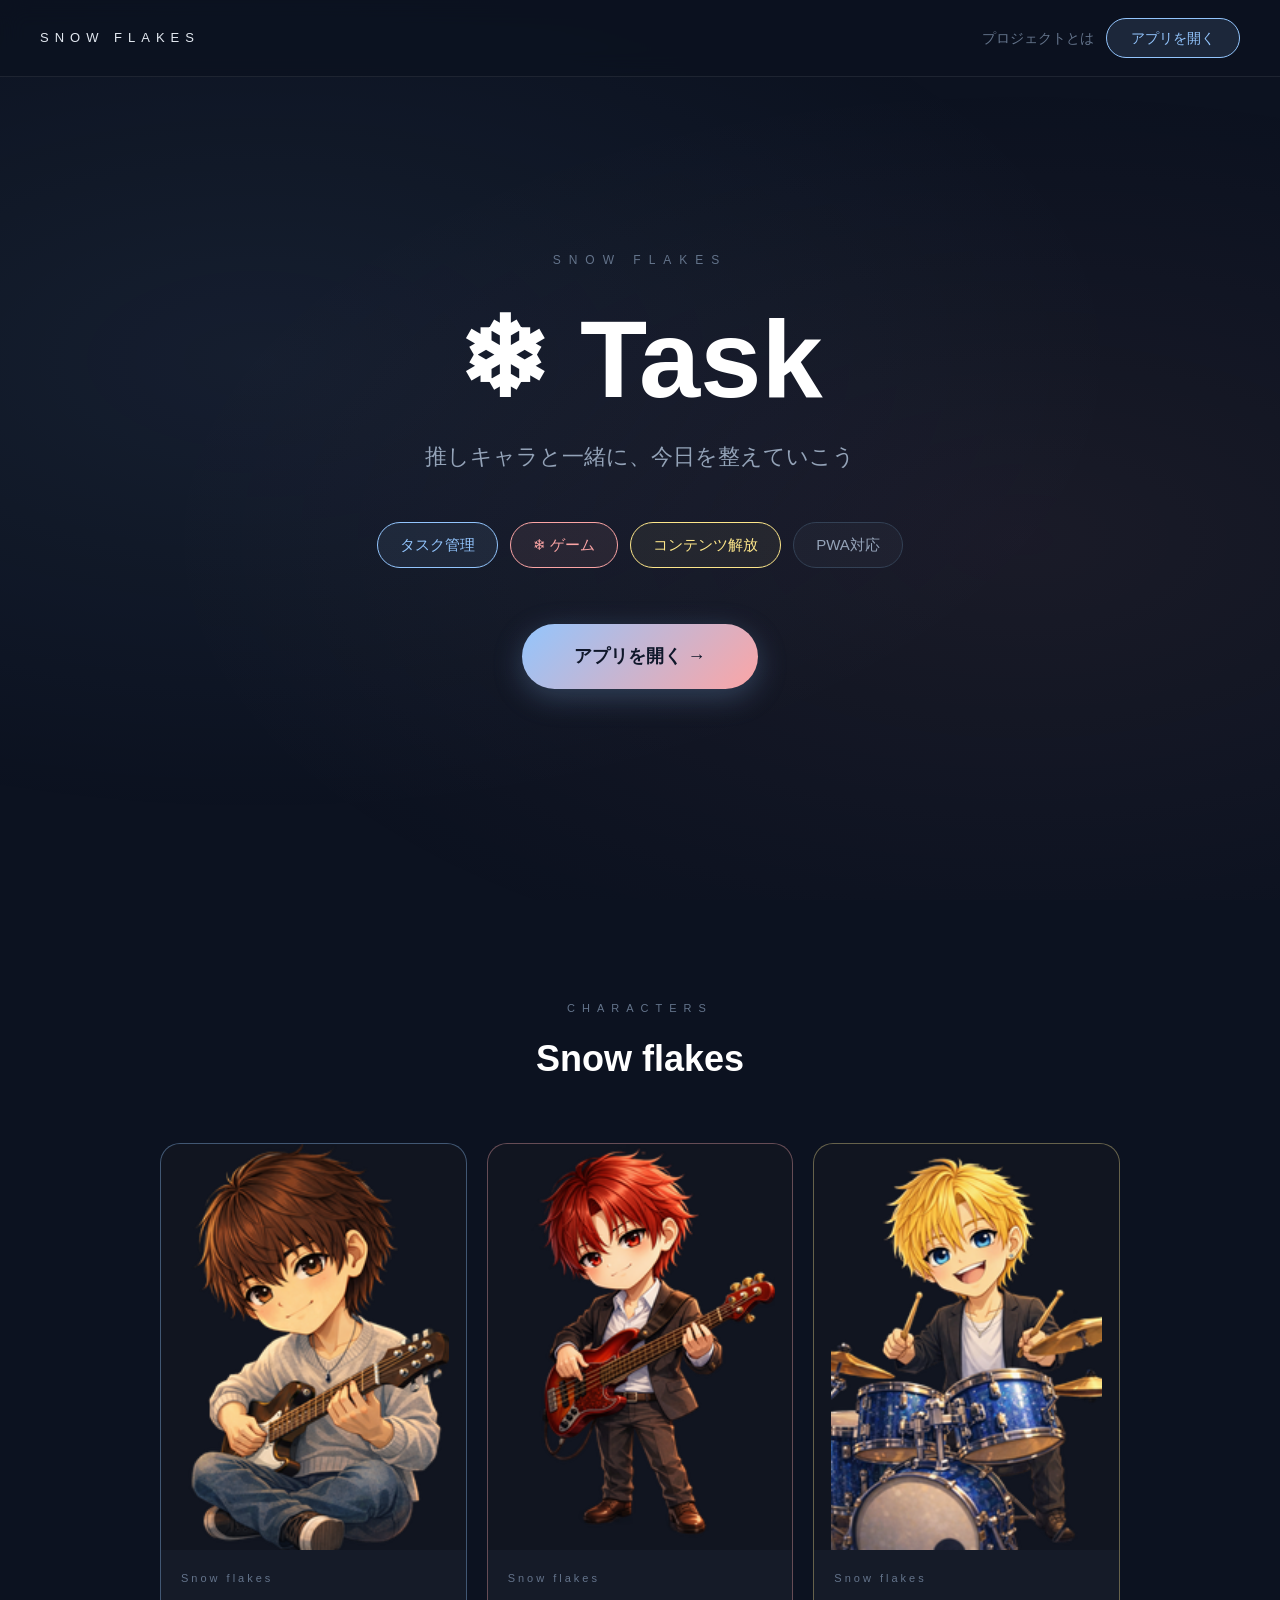
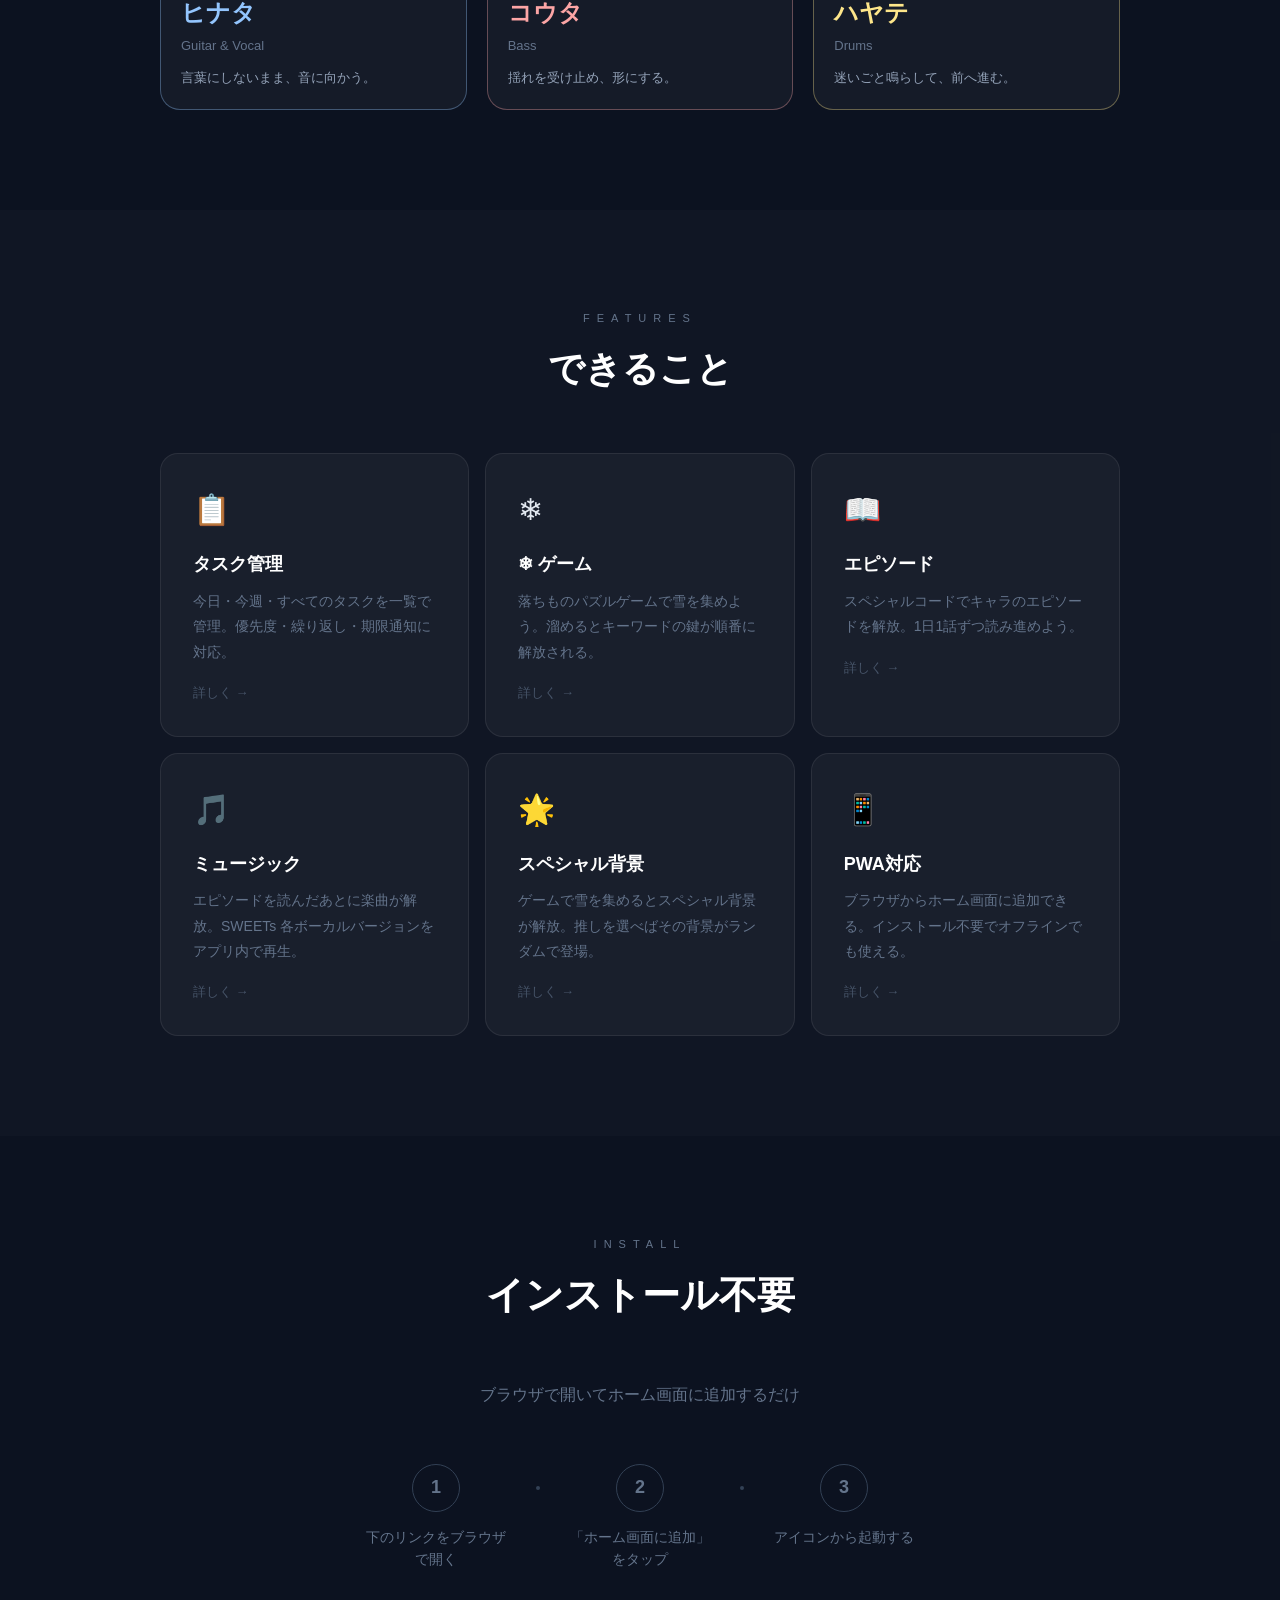
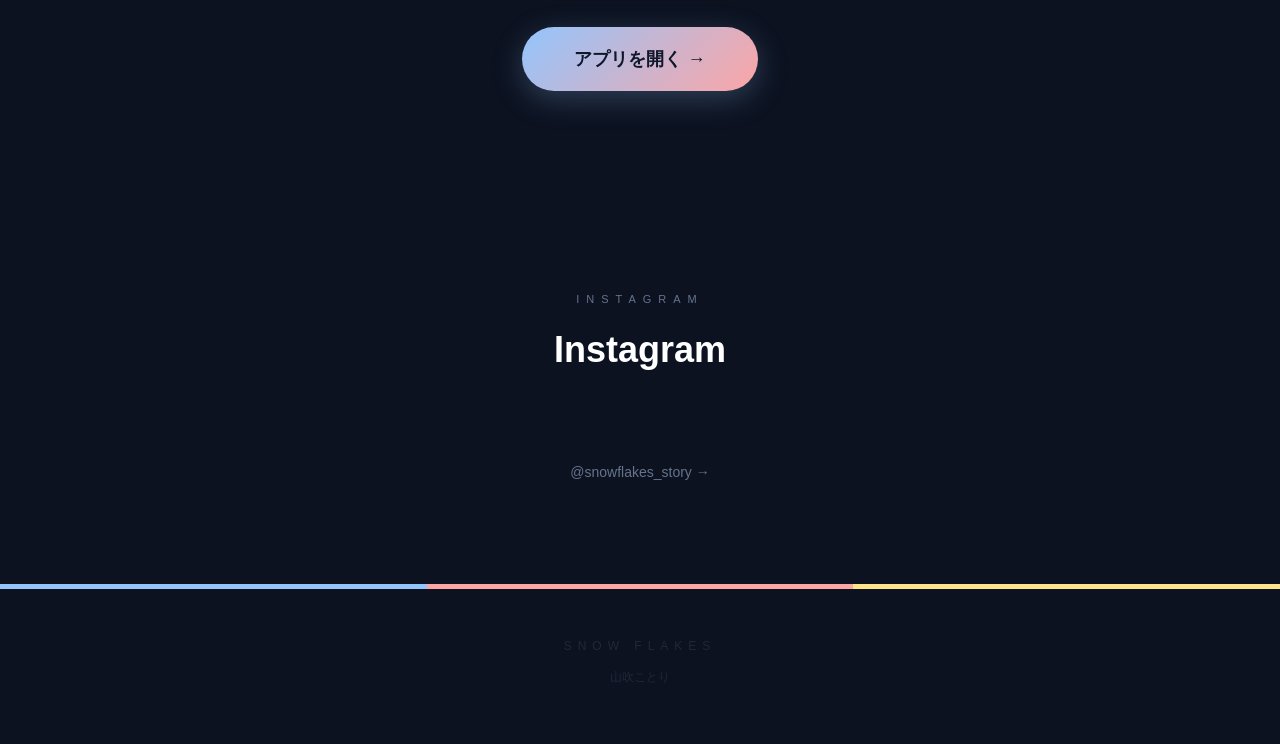
==== commit 8a7a2802: "「↓ scroll」を削除" ====
--- a/promo/index.html
+++ b/promo/index.html
@@ -341,7 +341,6 @@
     <a class="pill pill-g" href="feature_pwa.html">PWA対応</a>
   </div>
   <a class="cta" href="https://sunnyplace25.github.io/taskpwa/" target="_blank">アプリを開く &rarr;</a>
-  <p class="scroll-hint">↓ scroll</p>
 </section>
 
 <!-- Characters -->
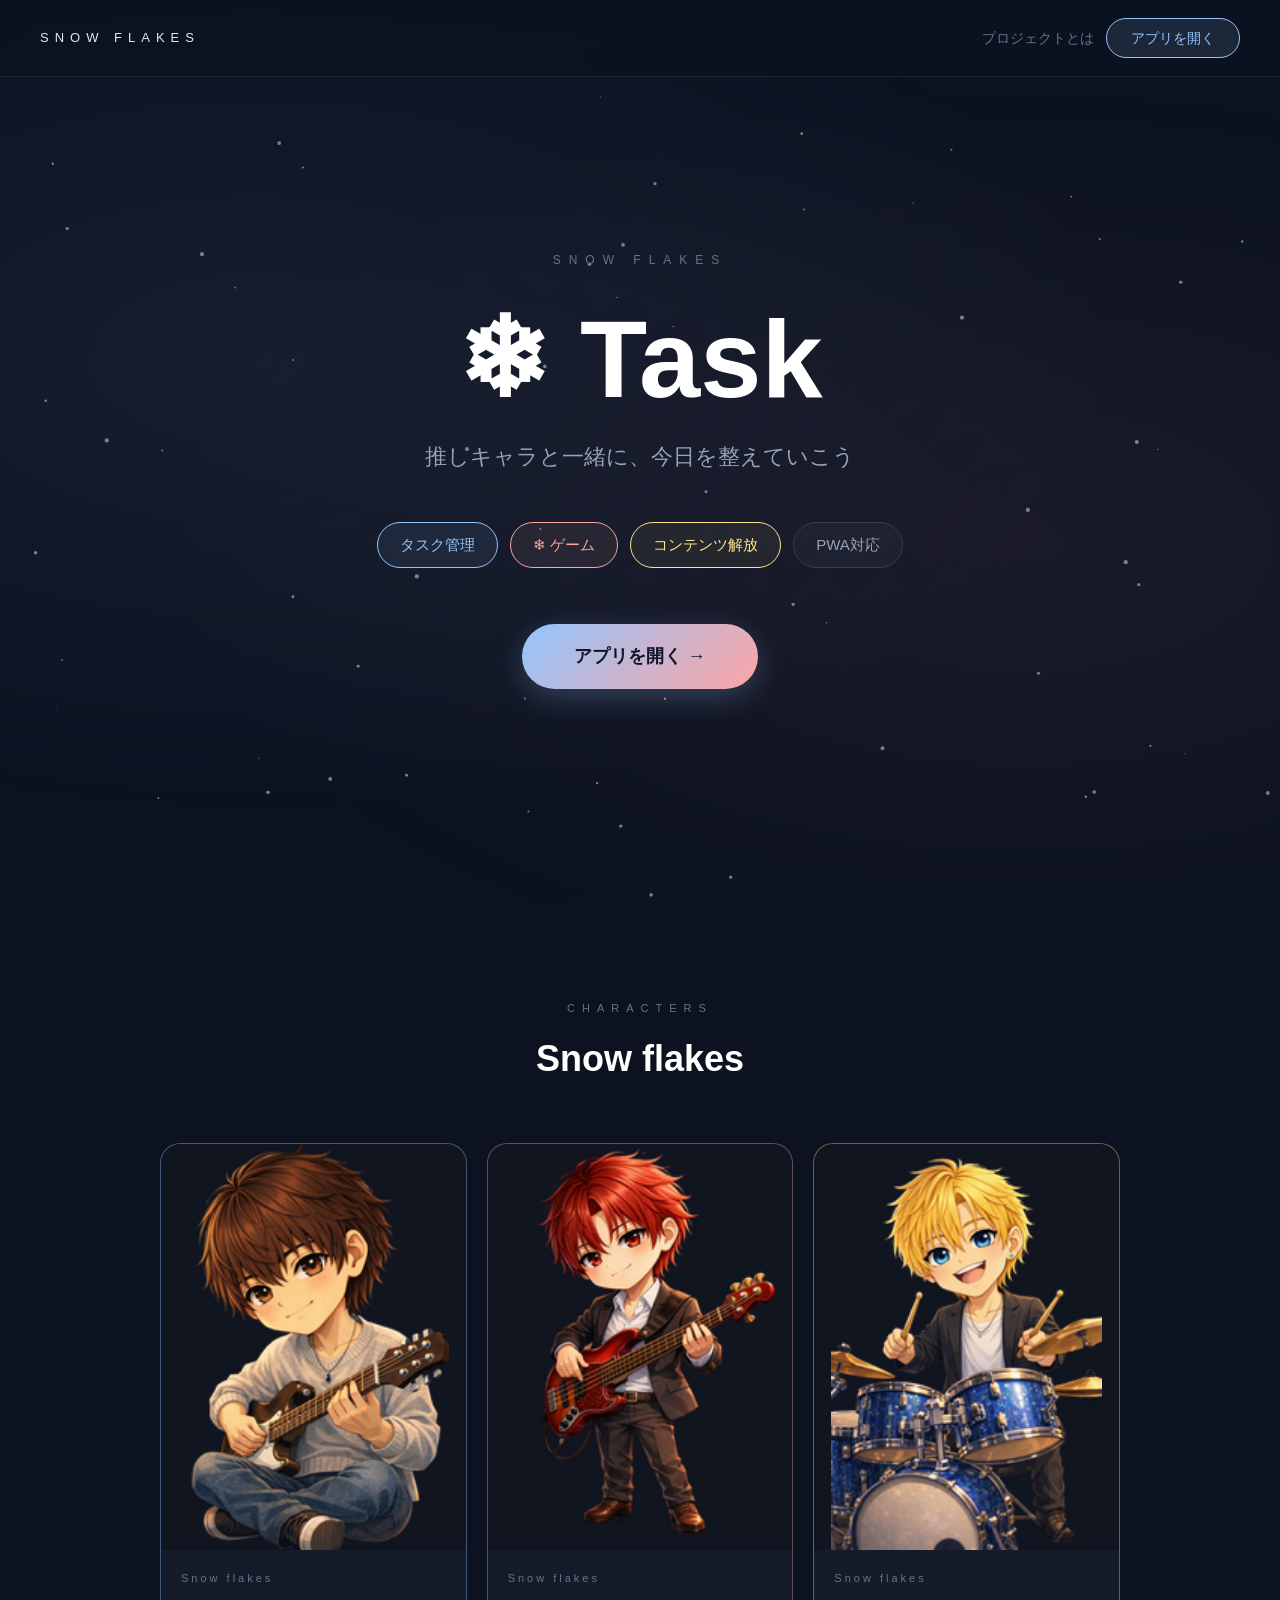
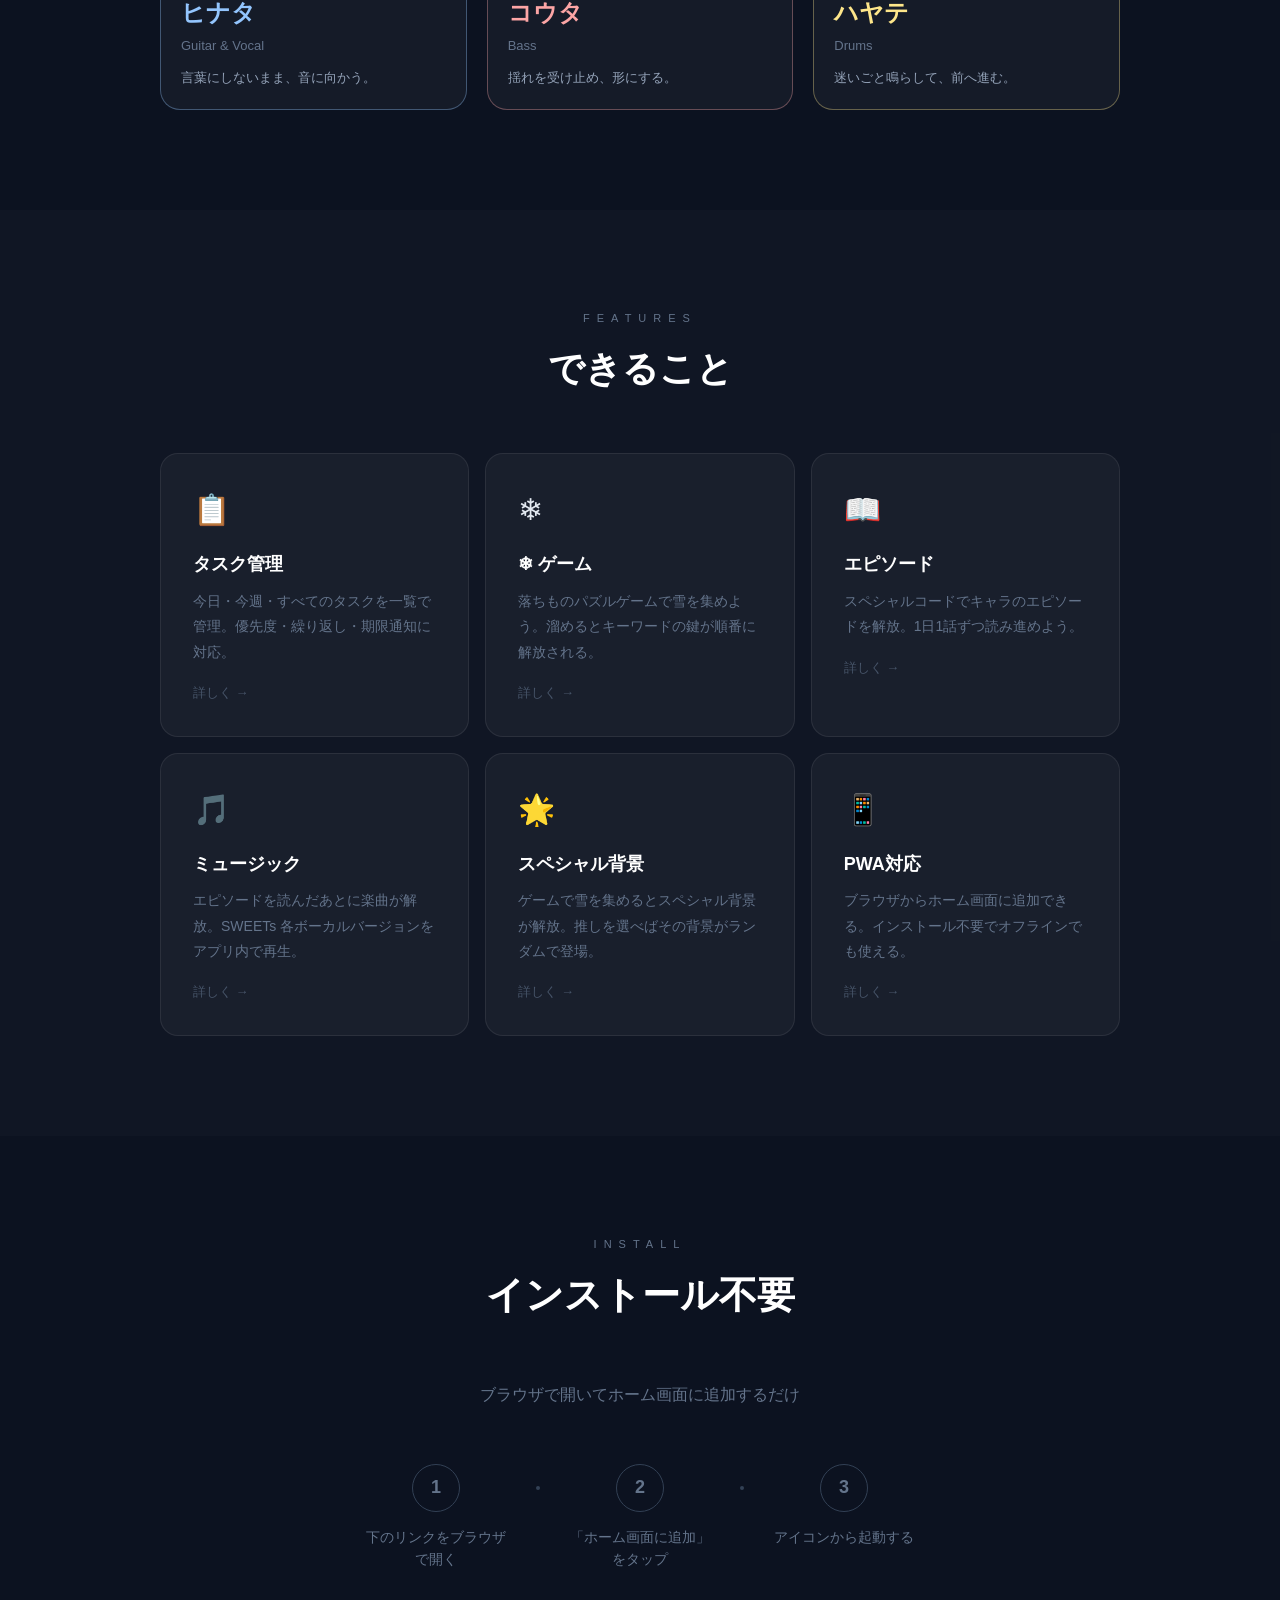
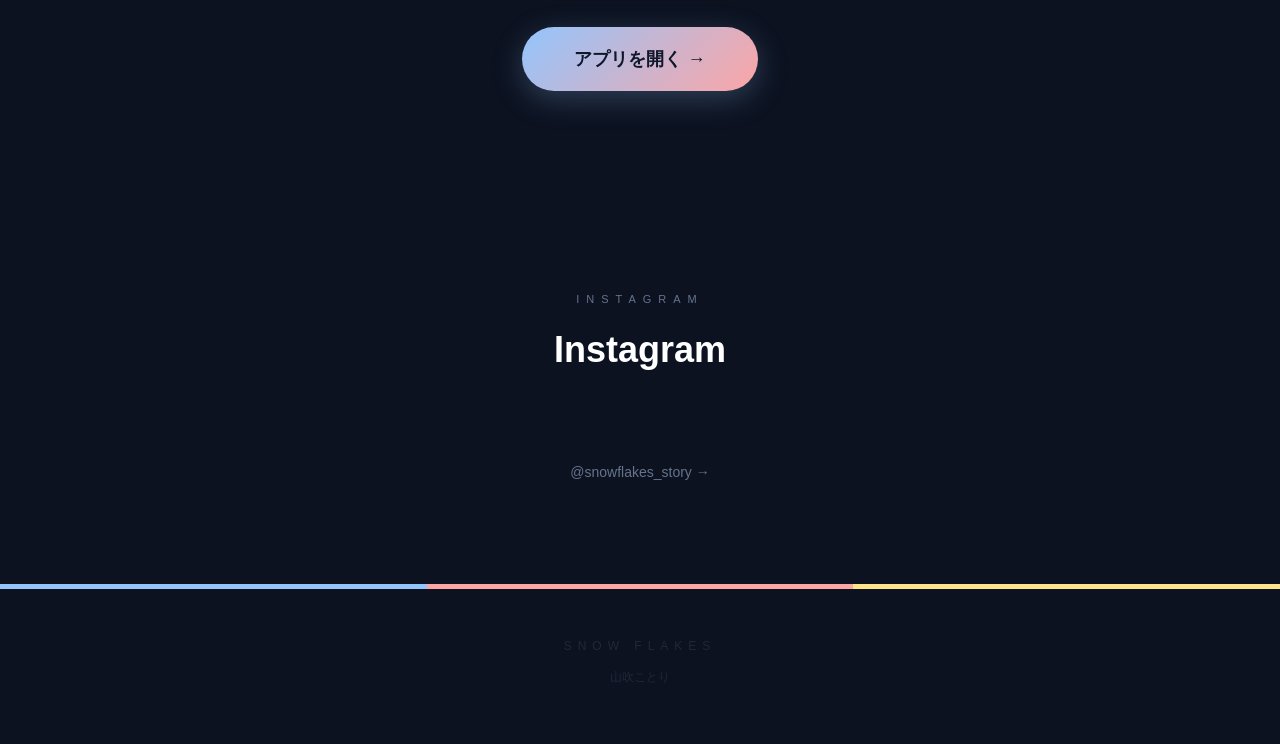
==== commit 2aaf7e14: "add green snowflake favicon to app and promo page" ====
--- a/promo/index.html
+++ b/promo/index.html
@@ -6,6 +6,7 @@
   <meta property="og:title" content="Snow flakes Task">
   <meta property="og:description" content="推しキャラと一緒に、今日を整えていこう">
   <title>Snow flakes Task | アプリ紹介</title>
+  <link rel="icon" type="image/svg+xml" href="../favicon-task.svg">
   <style>
     *, *::before, *::after { margin: 0; padding: 0; box-sizing: border-box; }
     :root {
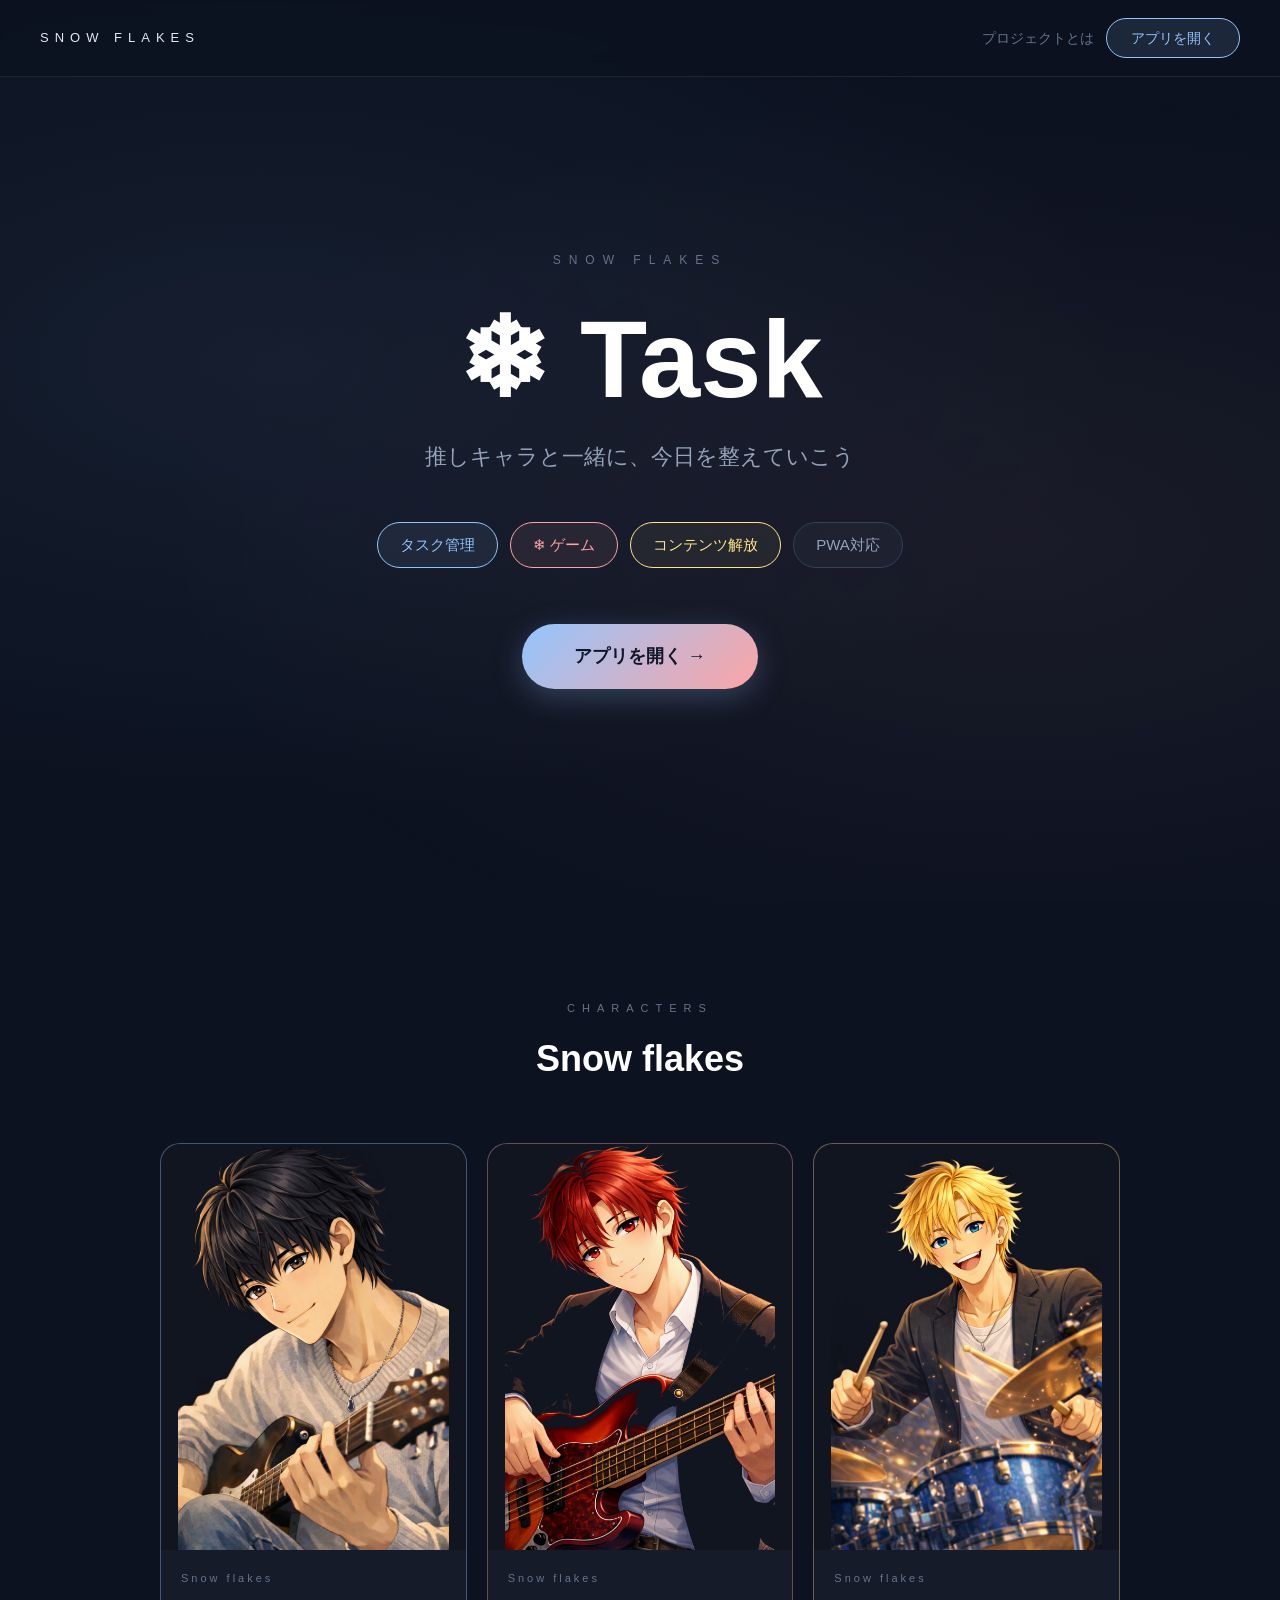
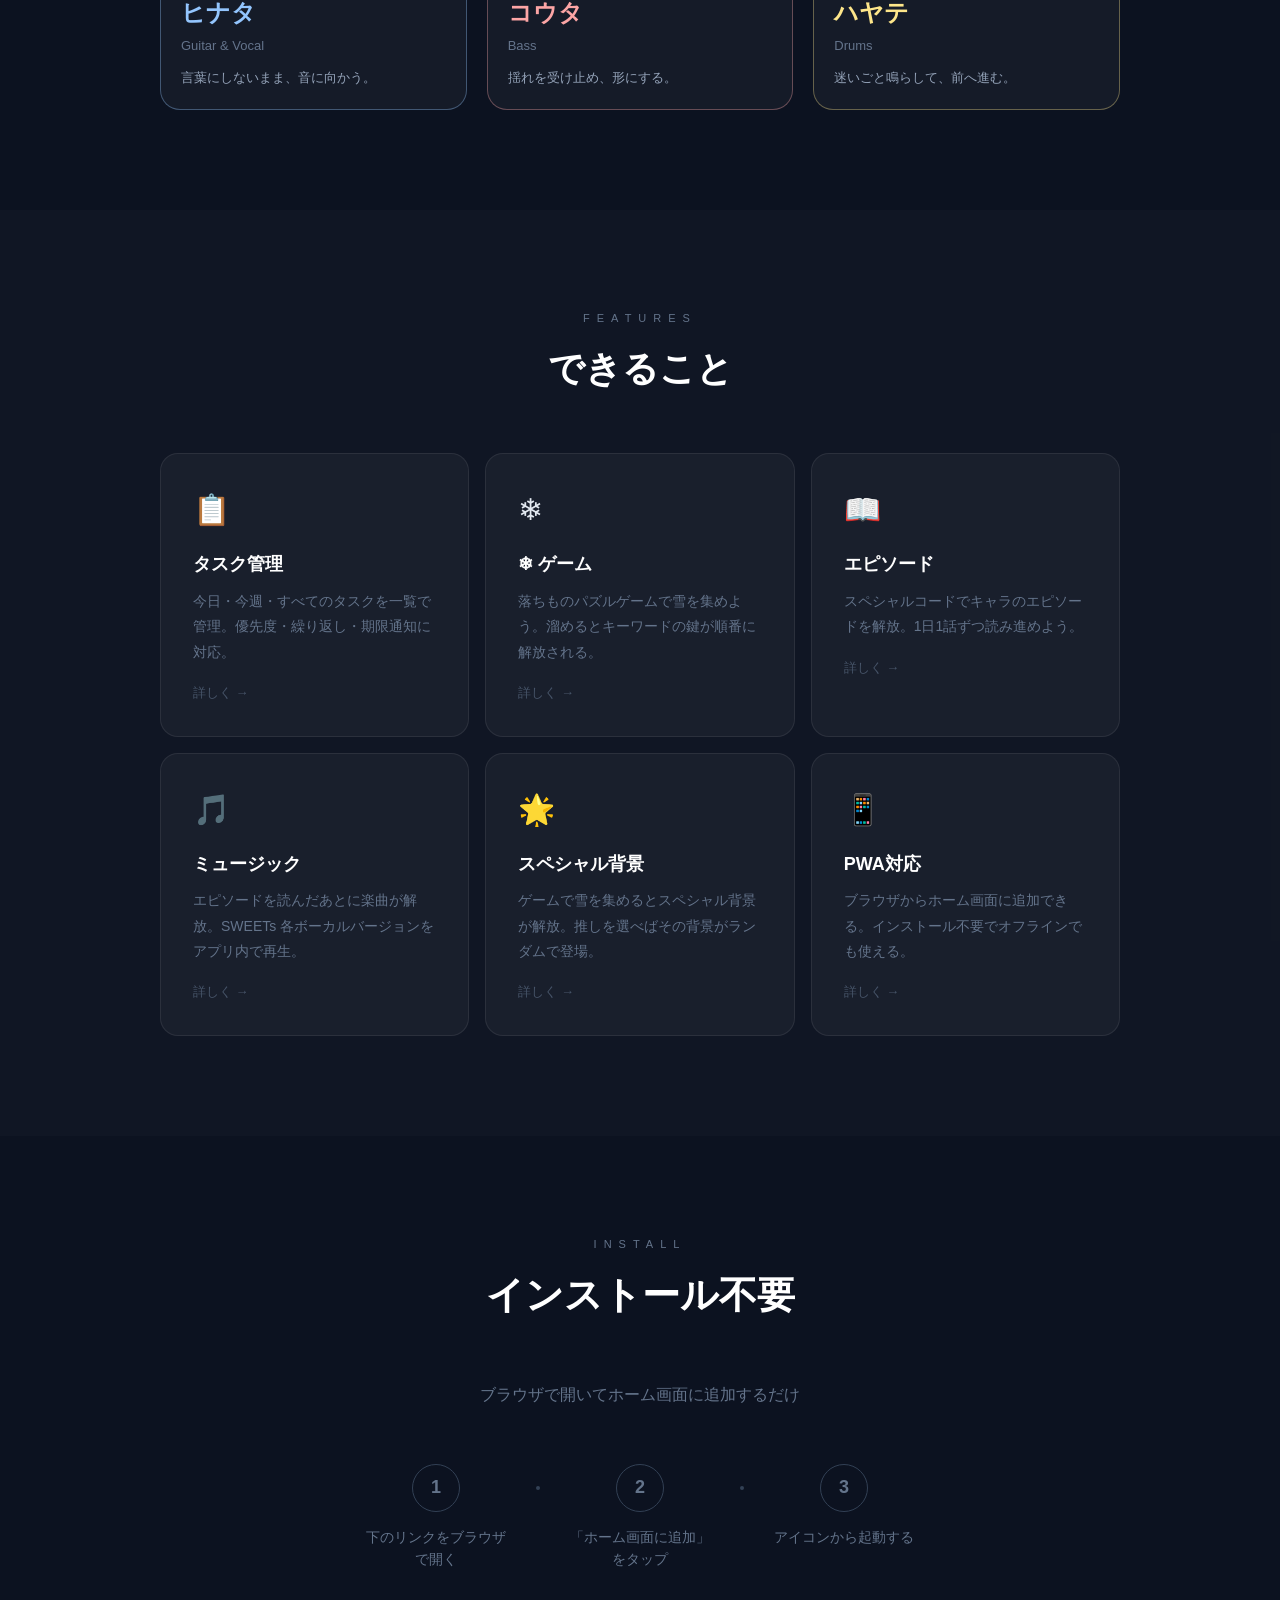
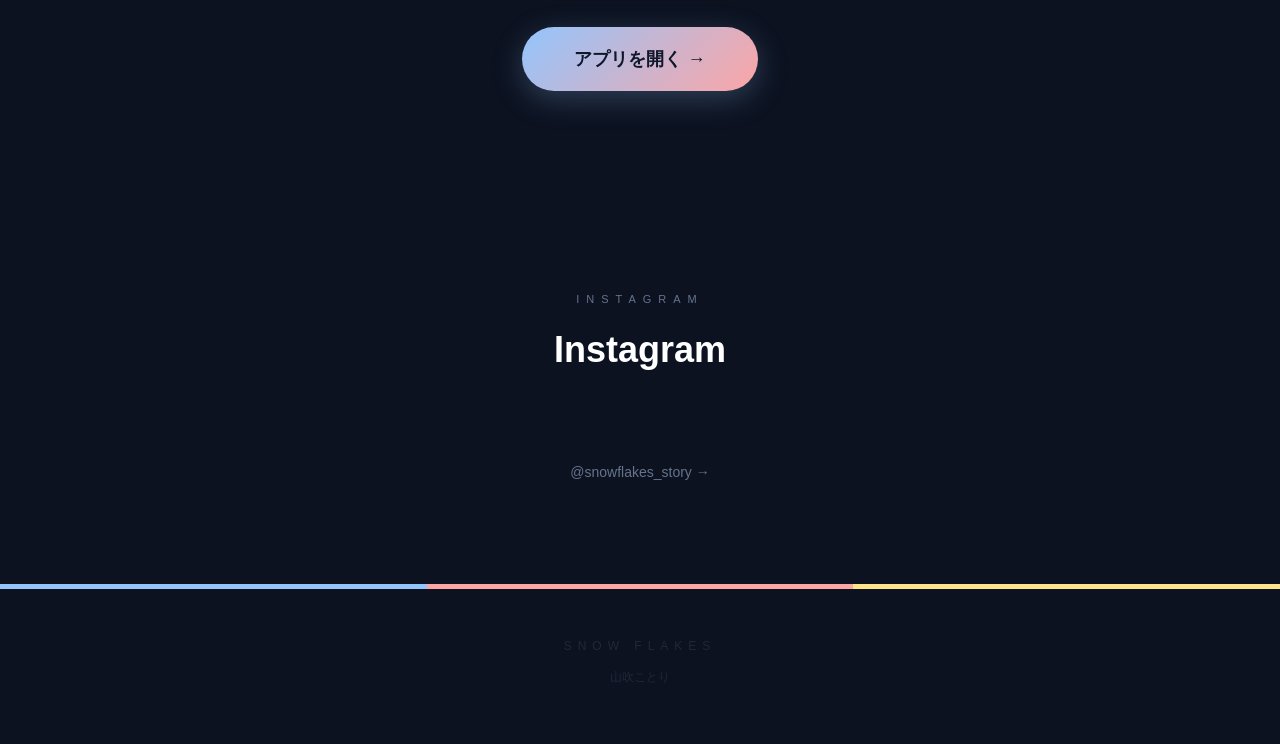
==== commit 1994328e: "Google Analyticsを追加 メインアプリ・promoページにGA（G-DZDSHRWLQF）を追加し、 アクセス計測を有効化。  Co-Authored-By: Claude Sonnet" ====
--- a/promo/index.html
+++ b/promo/index.html
@@ -7,6 +7,14 @@
   <meta property="og:description" content="推しキャラと一緒に、今日を整えていこう">
   <title>Snow flakes Task | アプリ紹介</title>
   <link rel="icon" type="image/svg+xml" href="../favicon-task.svg">
+  <!-- Google Analytics -->
+  <script async src="https://www.googletagmanager.com/gtag/js?id=G-DZDSHRWLQF"></script>
+  <script>
+    window.dataLayer = window.dataLayer || [];
+    function gtag(){dataLayer.push(arguments);}
+    gtag('js', new Date());
+    gtag('config', 'G-DZDSHRWLQF');
+  </script>
   <style>
     *, *::before, *::after { margin: 0; padding: 0; box-sizing: border-box; }
     :root {
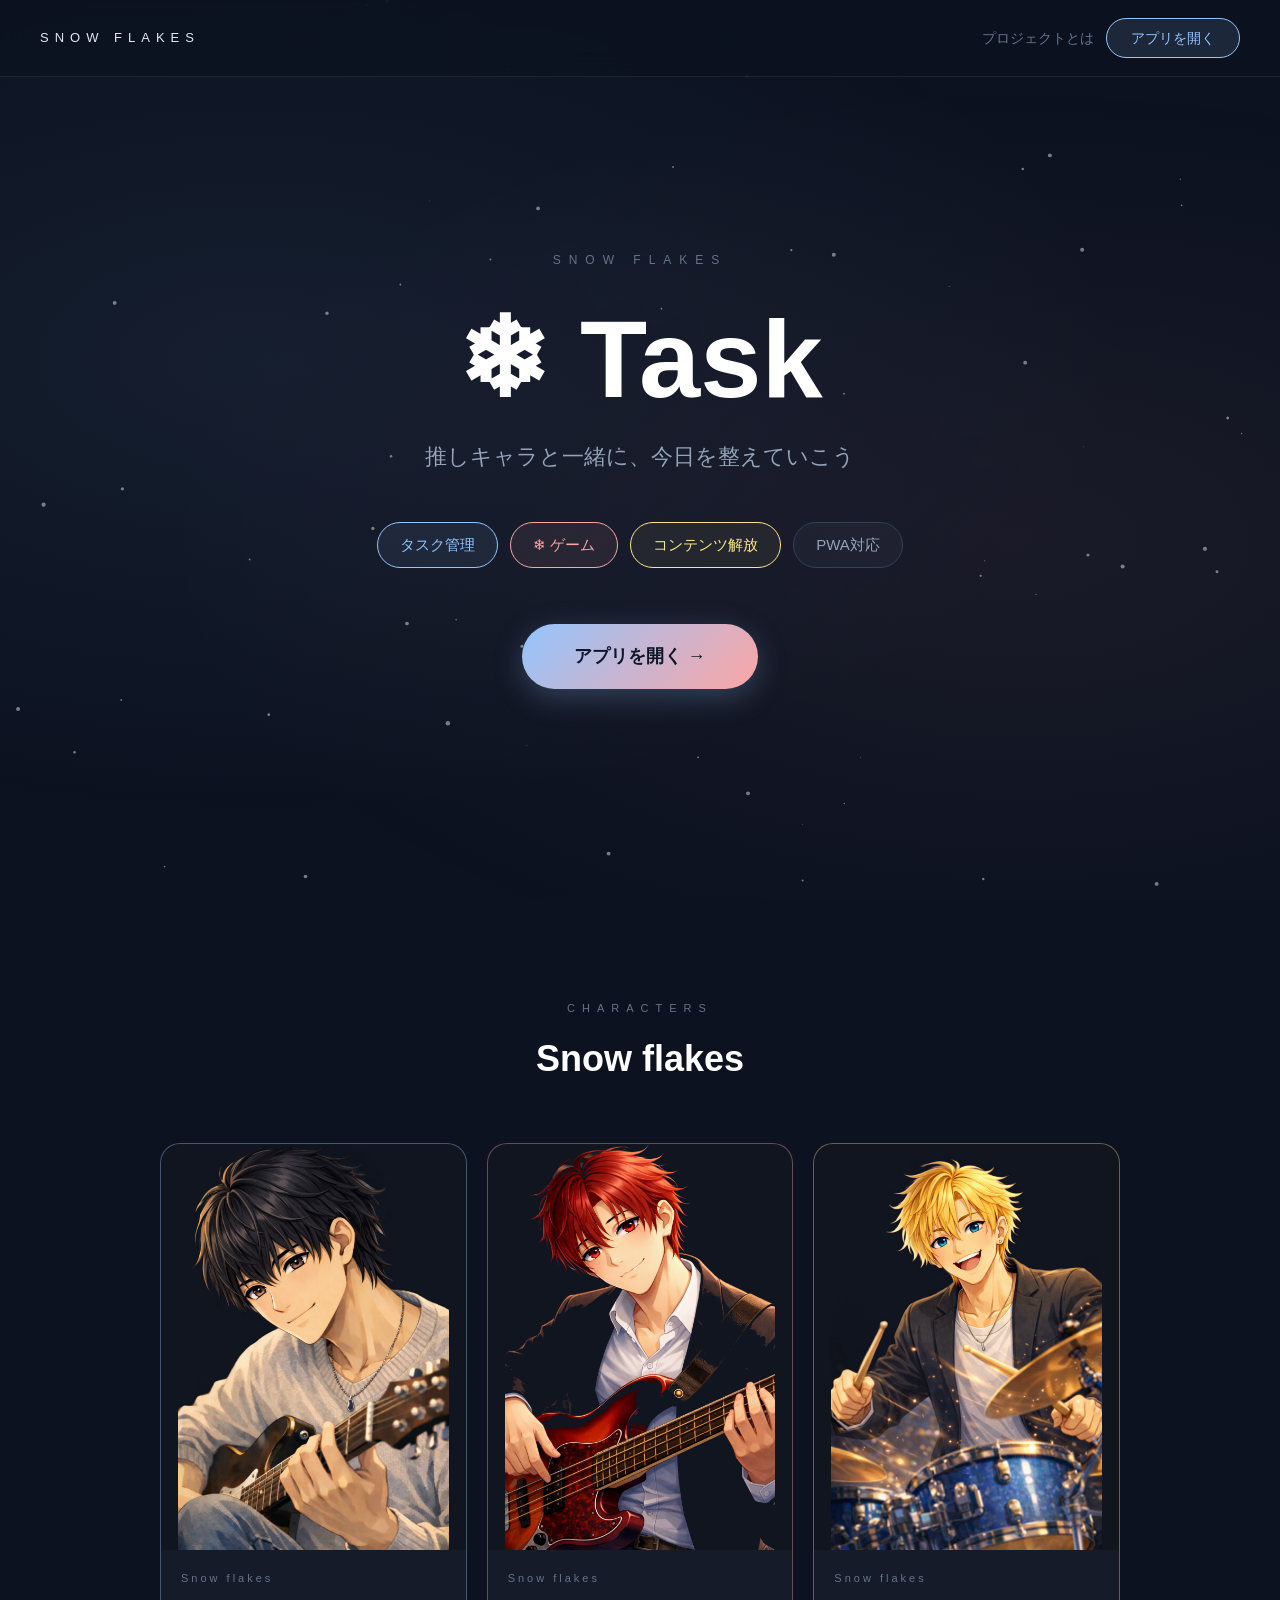
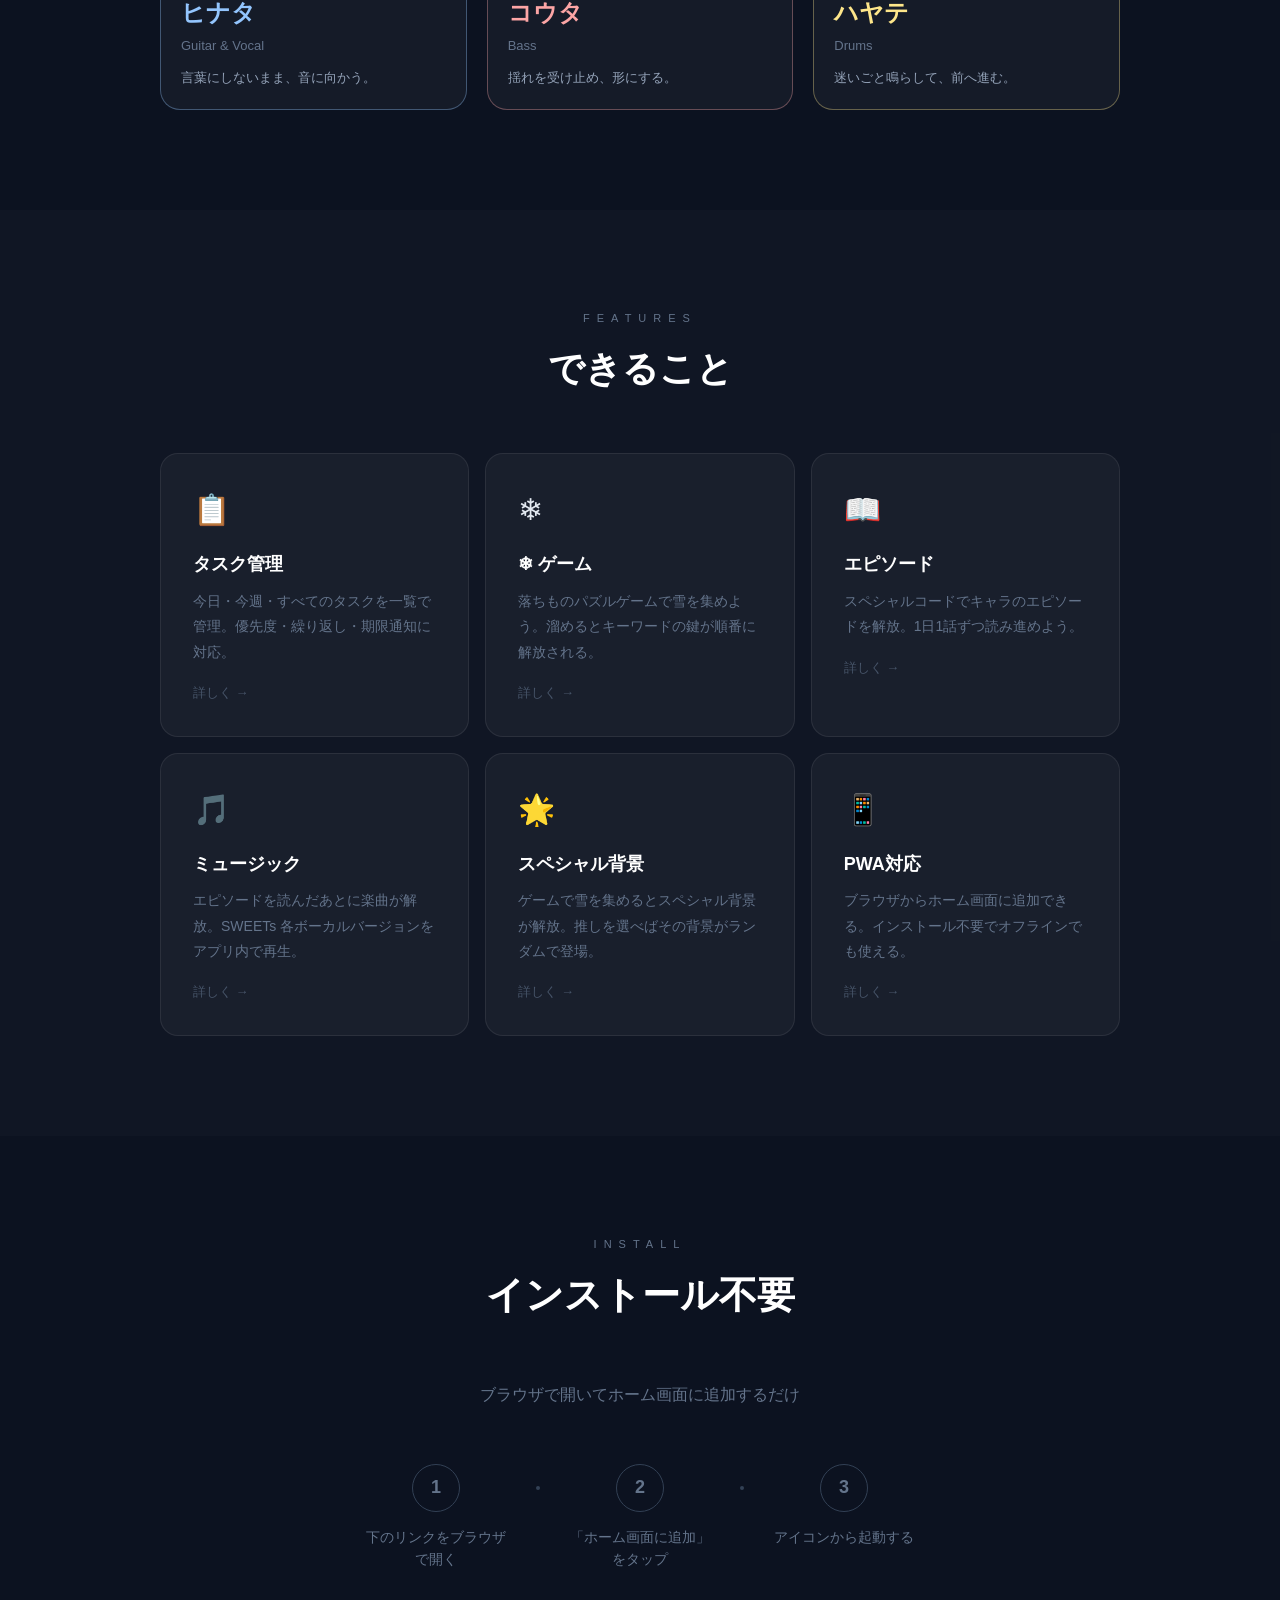
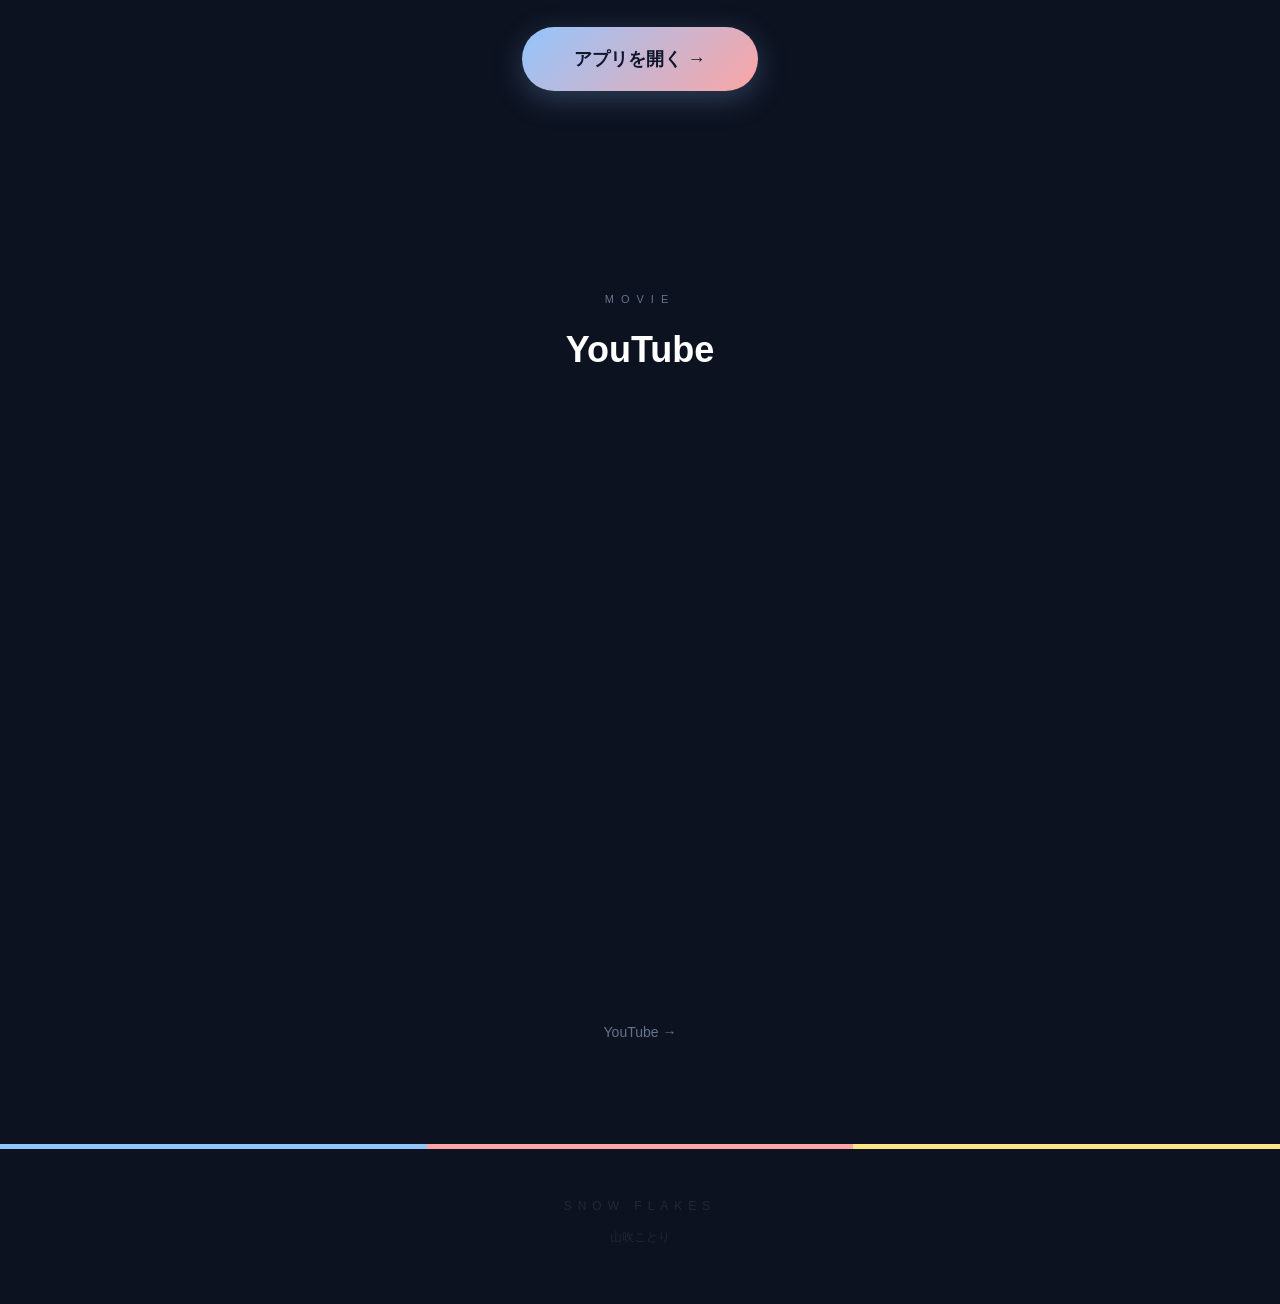
==== commit 0826dba7: "promoのInstagram埋め込みをYouTube Shortsに変更 Co-Authored-By: Claude Sonnet 4.6 <noreply@anthropic.com>" ====
--- a/promo/index.html
+++ b/promo/index.html
@@ -295,7 +295,7 @@
     .color-bar .cb2 { background: var(--kouta); }
     .color-bar .cb3 { background: var(--hayate); }
 
-    /* ── Instagram ── */
+    /* ── YouTube ── */
     .instagram {
       padding: 100px 24px;
       text-align: center;
@@ -305,8 +305,19 @@
       justify-content: center;
       margin-top: 40px;
     }
-    .instagram-wrap blockquote {
+    .yt-short-wrap {
+      position: relative;
+      width: 315px;
+      aspect-ratio: 9/16;
+      border-radius: 16px;
+      overflow: hidden;
       margin: 0 auto;
+    }
+    .yt-short-wrap iframe {
+      position: absolute;
+      top: 0; left: 0;
+      width: 100%; height: 100%;
+      border: none;
     }
 
     /* ── Footer ── */
@@ -459,28 +470,29 @@
   <a class="cta" href="https://sunnyplace25.github.io/taskpwa/" target="_blank">アプリを開く &rarr;</a>
 </section>
 
-<!-- Instagram -->
+<!-- YouTube -->
 <section class="instagram">
   <div class="sec-head">
-    <span class="sec-label">INSTAGRAM</span>
-    <h2 class="sec-title">Instagram</h2>
+    <span class="sec-label">MOVIE</span>
+    <h2 class="sec-title">YouTube</h2>
   </div>
   <div class="instagram-wrap">
-    <blockquote class="instagram-media"
-      data-instgrm-permalink="https://www.instagram.com/p/DWrd5KACVRZ/"
-      data-instgrm-version="14"
-      style="background:#fff;border:0;border-radius:3px;box-shadow:0 0 1px 0 rgba(0,0,0,0.5),0 1px 10px 0 rgba(0,0,0,0.15);max-width:540px;width:calc(100% - 2px);">
-    </blockquote>
+    <div class="yt-short-wrap">
+      <iframe
+        src="https://www.youtube.com/embed/t3S-aWpjbXM?rel=0&modestbranding=1"
+        allow="accelerometer; autoplay; clipboard-write; encrypted-media; gyroscope; picture-in-picture"
+        allowfullscreen>
+      </iframe>
+    </div>
   </div>
   <p style="margin-top:24px;">
-    <a href="https://www.instagram.com/snowflakes_story" target="_blank"
+    <a href="https://www.youtube.com/channel/UCL70O3byplFl3nUBMaqSoVw" target="_blank"
        style="font-size:14px;color:var(--muted);text-decoration:none;transition:color 0.2s;"
        onmouseover="this.style.color='#e2e8f0'" onmouseout="this.style.color='#64748b'">
-      @snowflakes_story →
+      YouTube →
     </a>
   </p>
 </section>
-<script async src="//www.instagram.com/embed.js"></script>
 
 <!-- Footer -->
 <div class="color-bar">
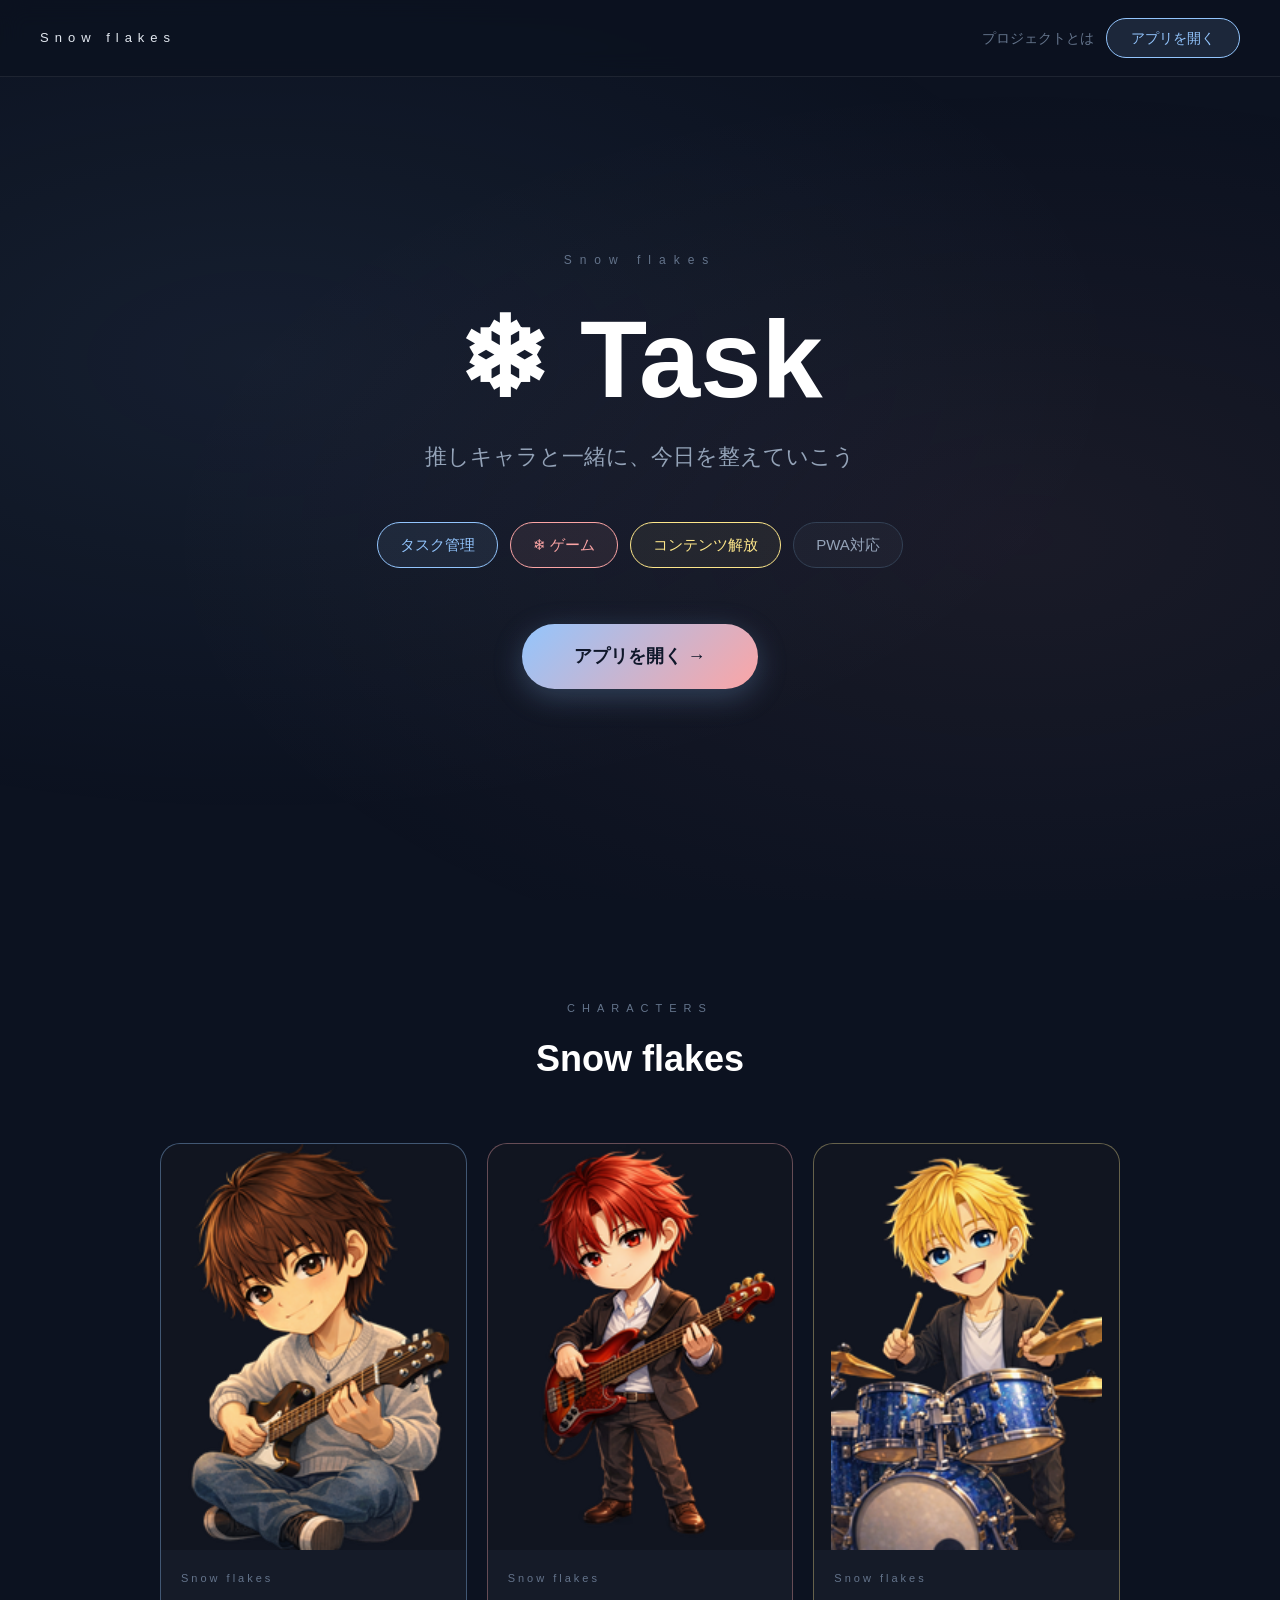
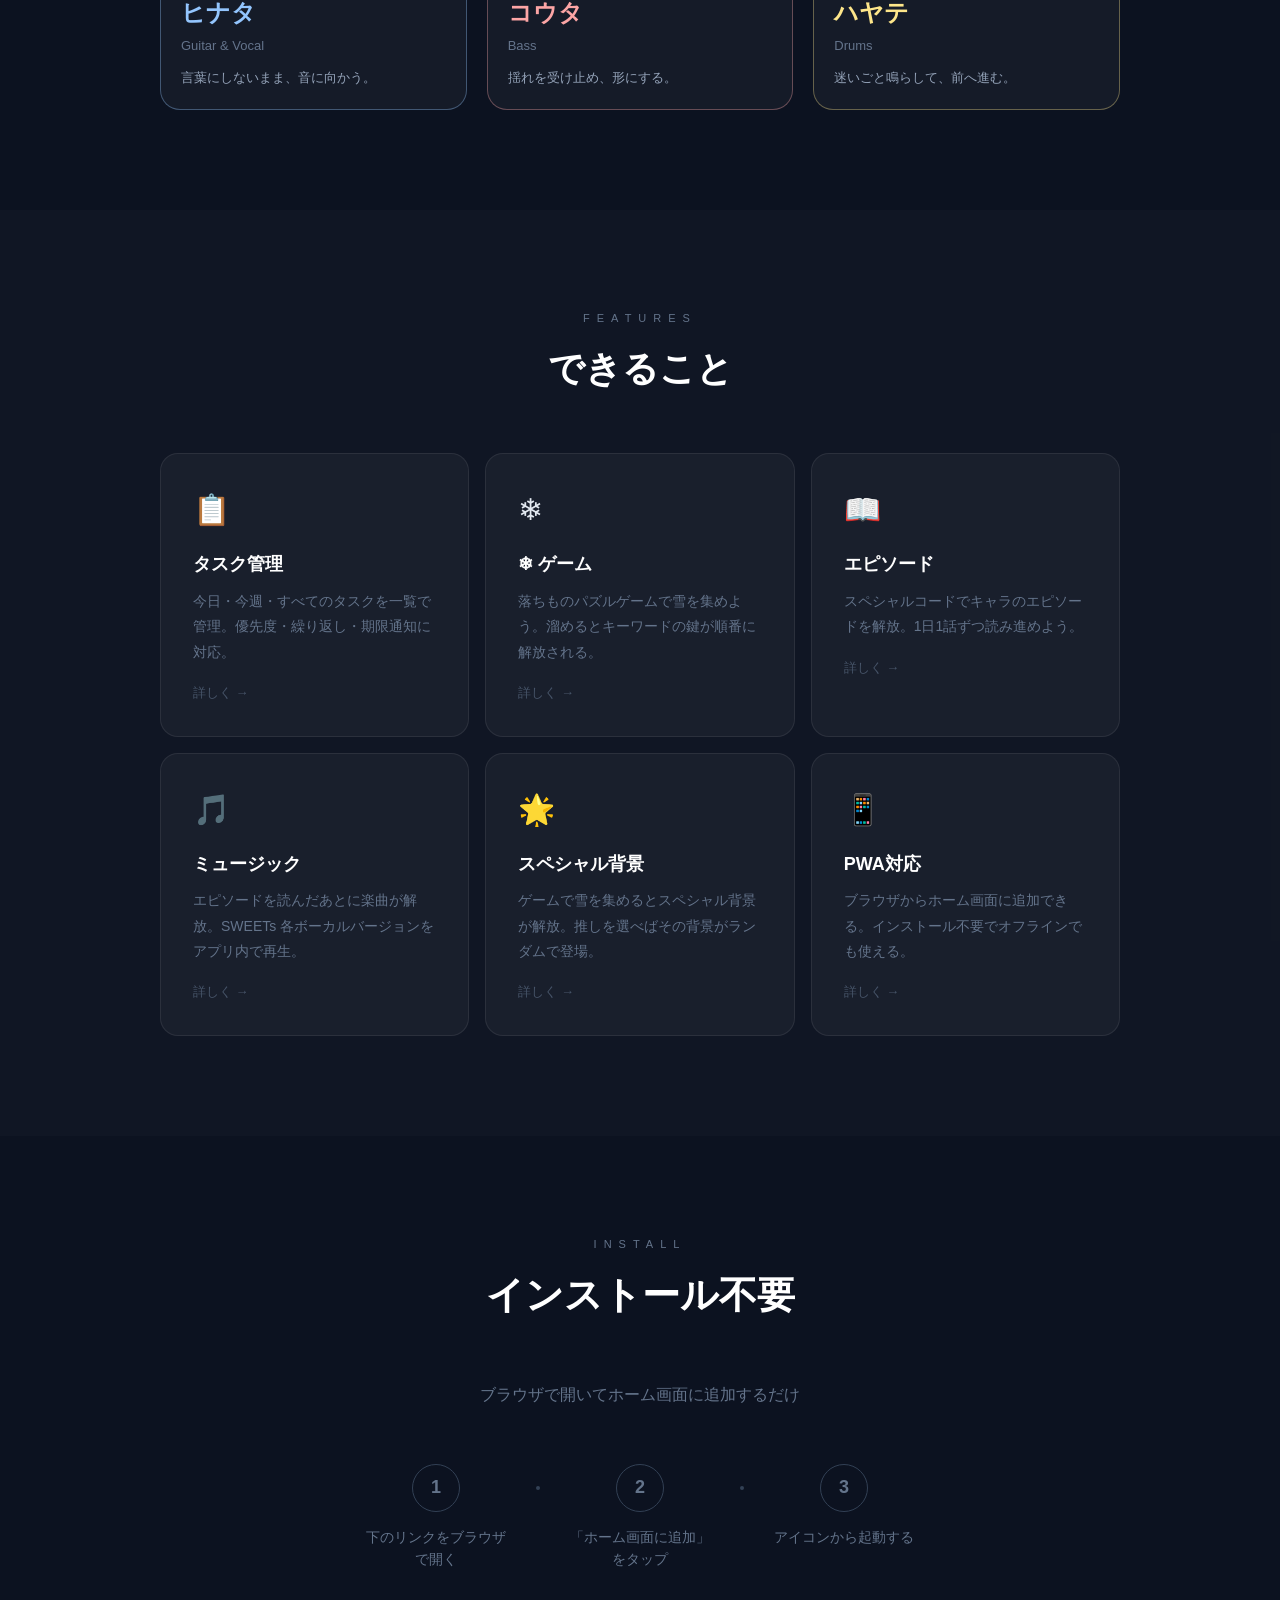
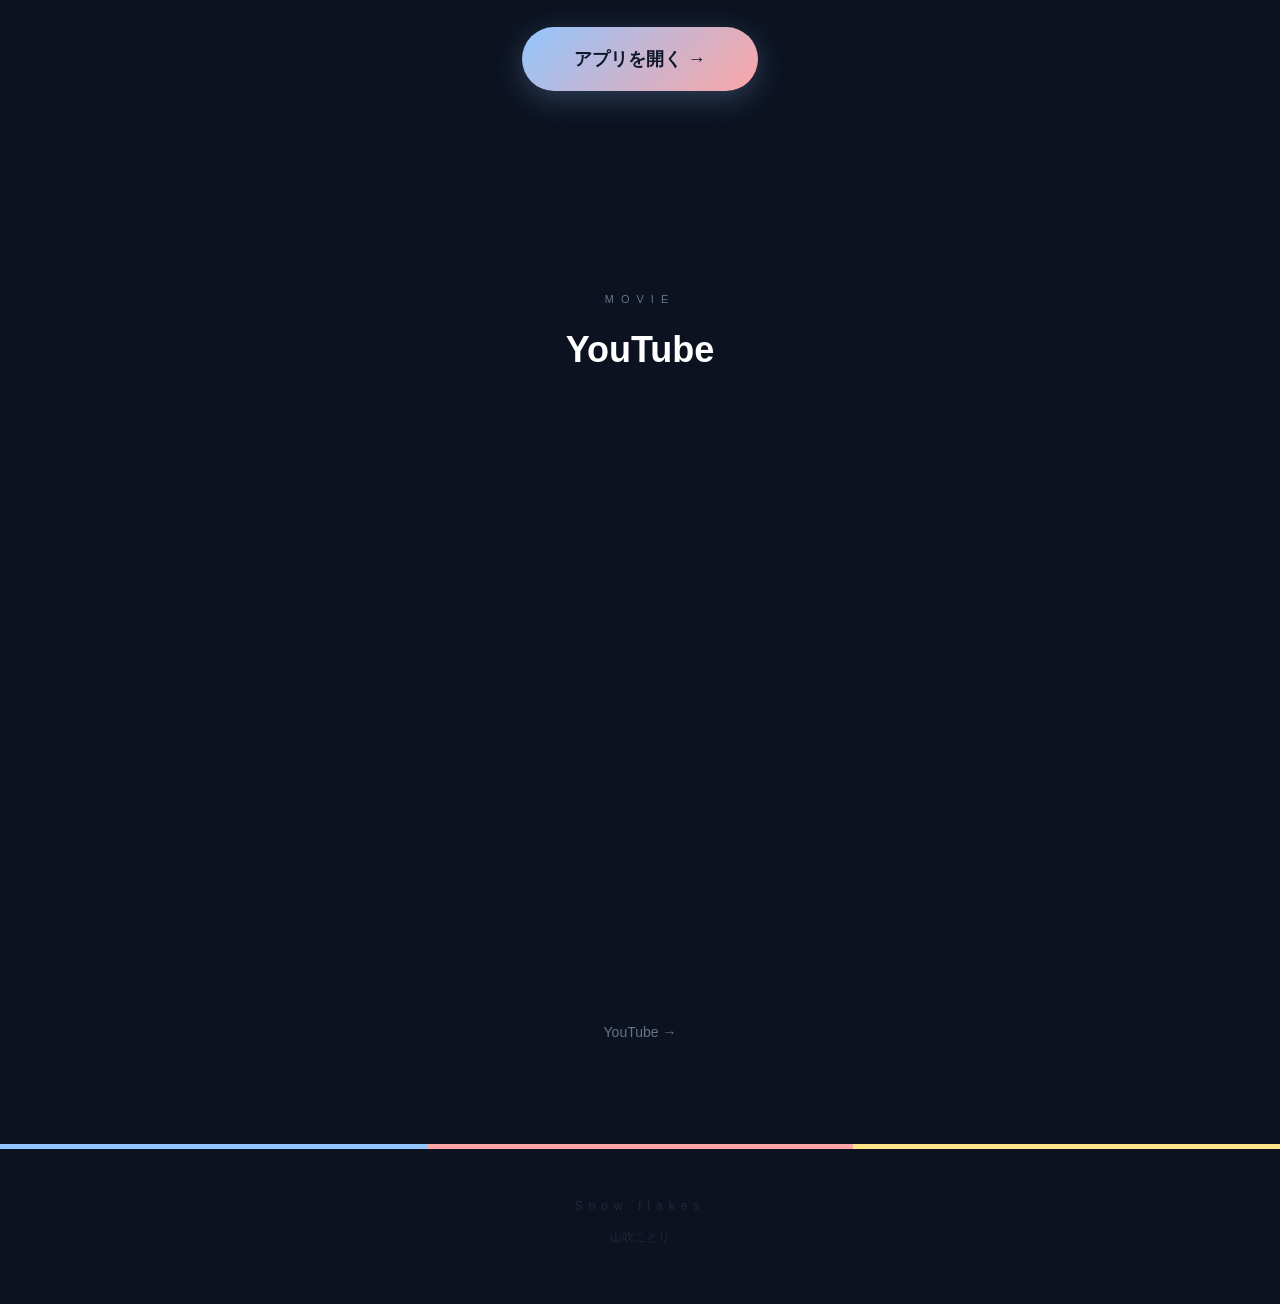
==== commit 043724d4: "SNOW FLAKES → Snow flakes に統一（ヘッダー・フッター全ページ）" ====
--- a/promo/index.html
+++ b/promo/index.html
@@ -342,7 +342,7 @@
 
 <!-- Nav -->
 <nav>
-  <a class="nav-brand" href="snowflakes.html" style="text-decoration:none;color:inherit;">SNOW FLAKES</a>
+  <a class="nav-brand" href="snowflakes.html" style="text-decoration:none;color:inherit;">Snow flakes</a>
   <div style="display:flex;gap:12px;align-items:center;">
     <a href="snowflakes.html" style="font-size:14px;color:var(--muted);text-decoration:none;transition:color 0.2s;" onmouseover="this.style.color='#e2e8f0'" onmouseout="this.style.color='#64748b'">プロジェクトとは</a>
     <a class="nav-cta" href="https://sunnyplace25.github.io/taskpwa/" target="_blank">アプリを開く</a>
@@ -351,7 +351,7 @@
 
 <!-- Hero -->
 <section class="hero">
-  <p class="hero-label">SNOW FLAKES</p>
+  <p class="hero-label">Snow flakes</p>
   <h1 class="hero-title">❄ Task</h1>
   <p class="hero-tagline">推しキャラと一緒に、今日を整えていこう</p>
   <div class="hero-pills">
@@ -501,7 +501,7 @@
   <span class="cb3"></span>
 </div>
 <footer>
-  <p class="footer-brand">SNOW FLAKES</p>
+  <p class="footer-brand">Snow flakes</p>
   <p class="footer-copy">山吹ことり</p>
 </footer>
 
